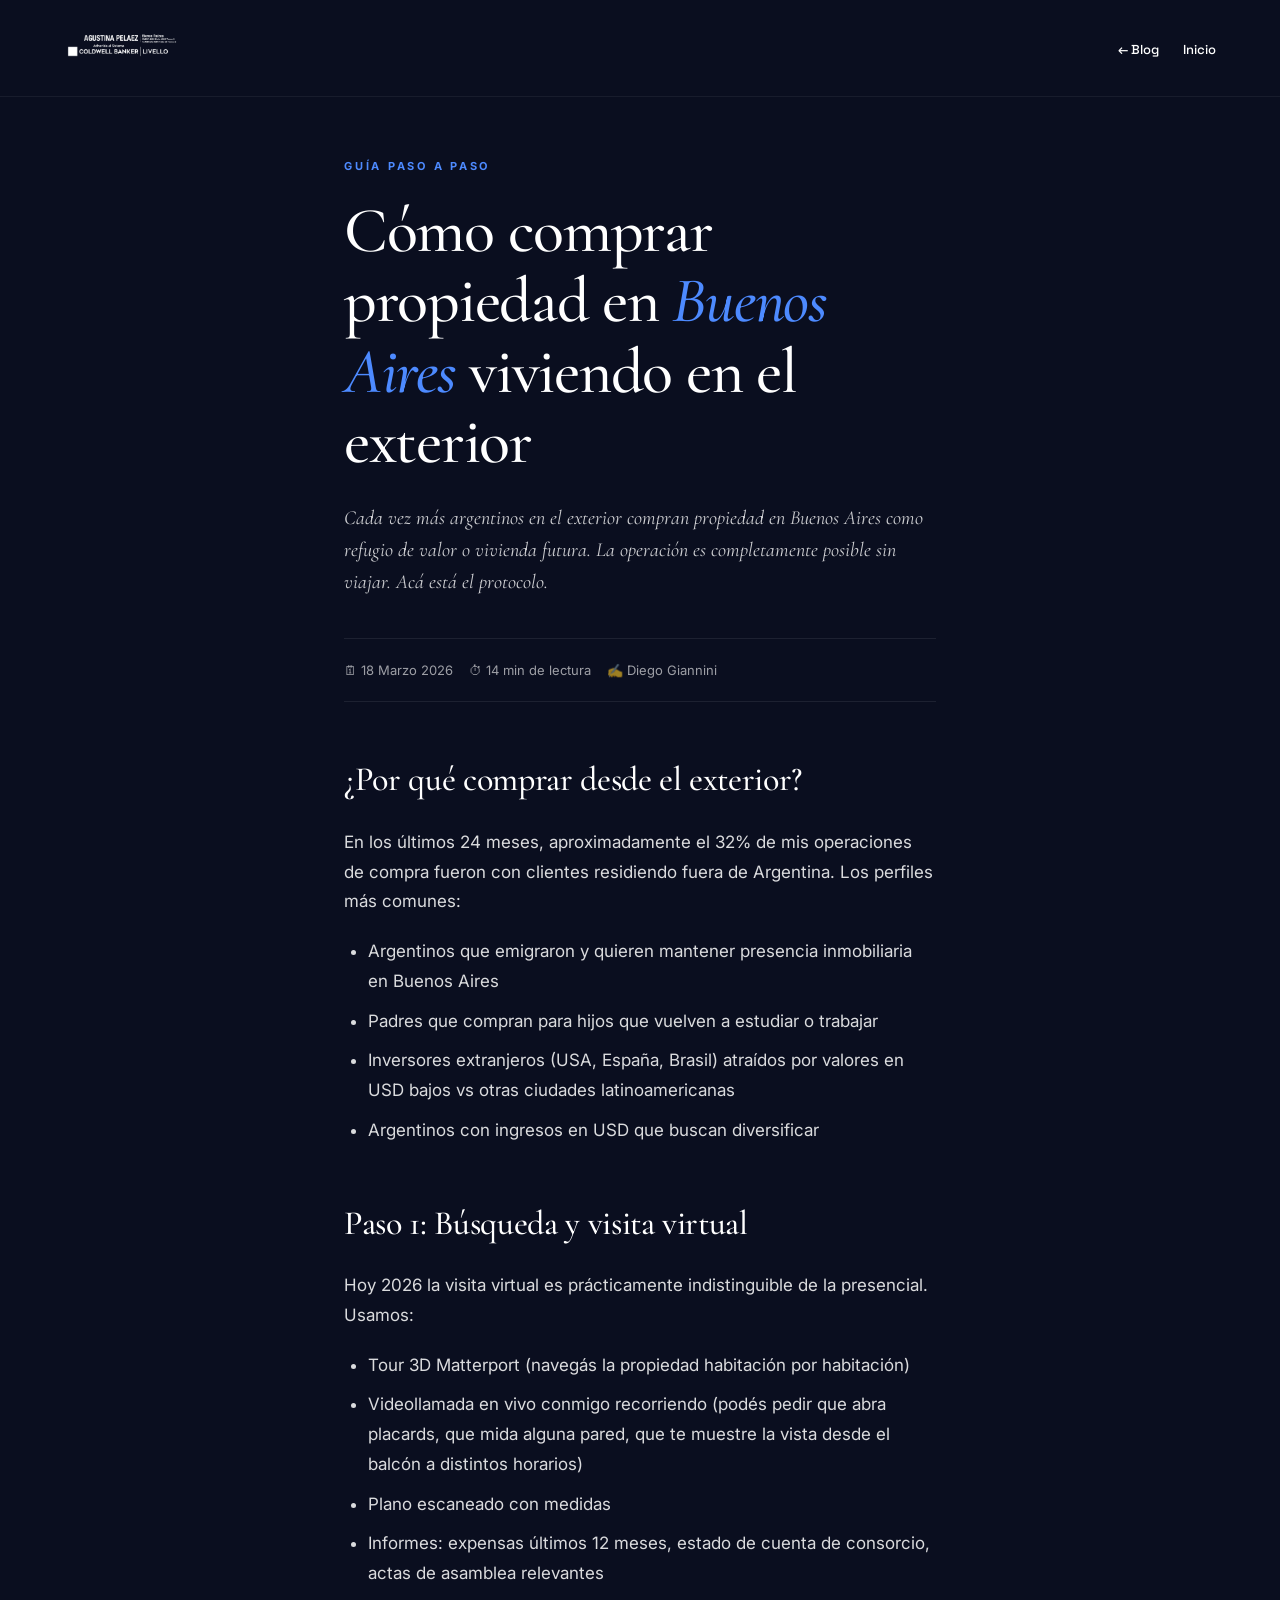
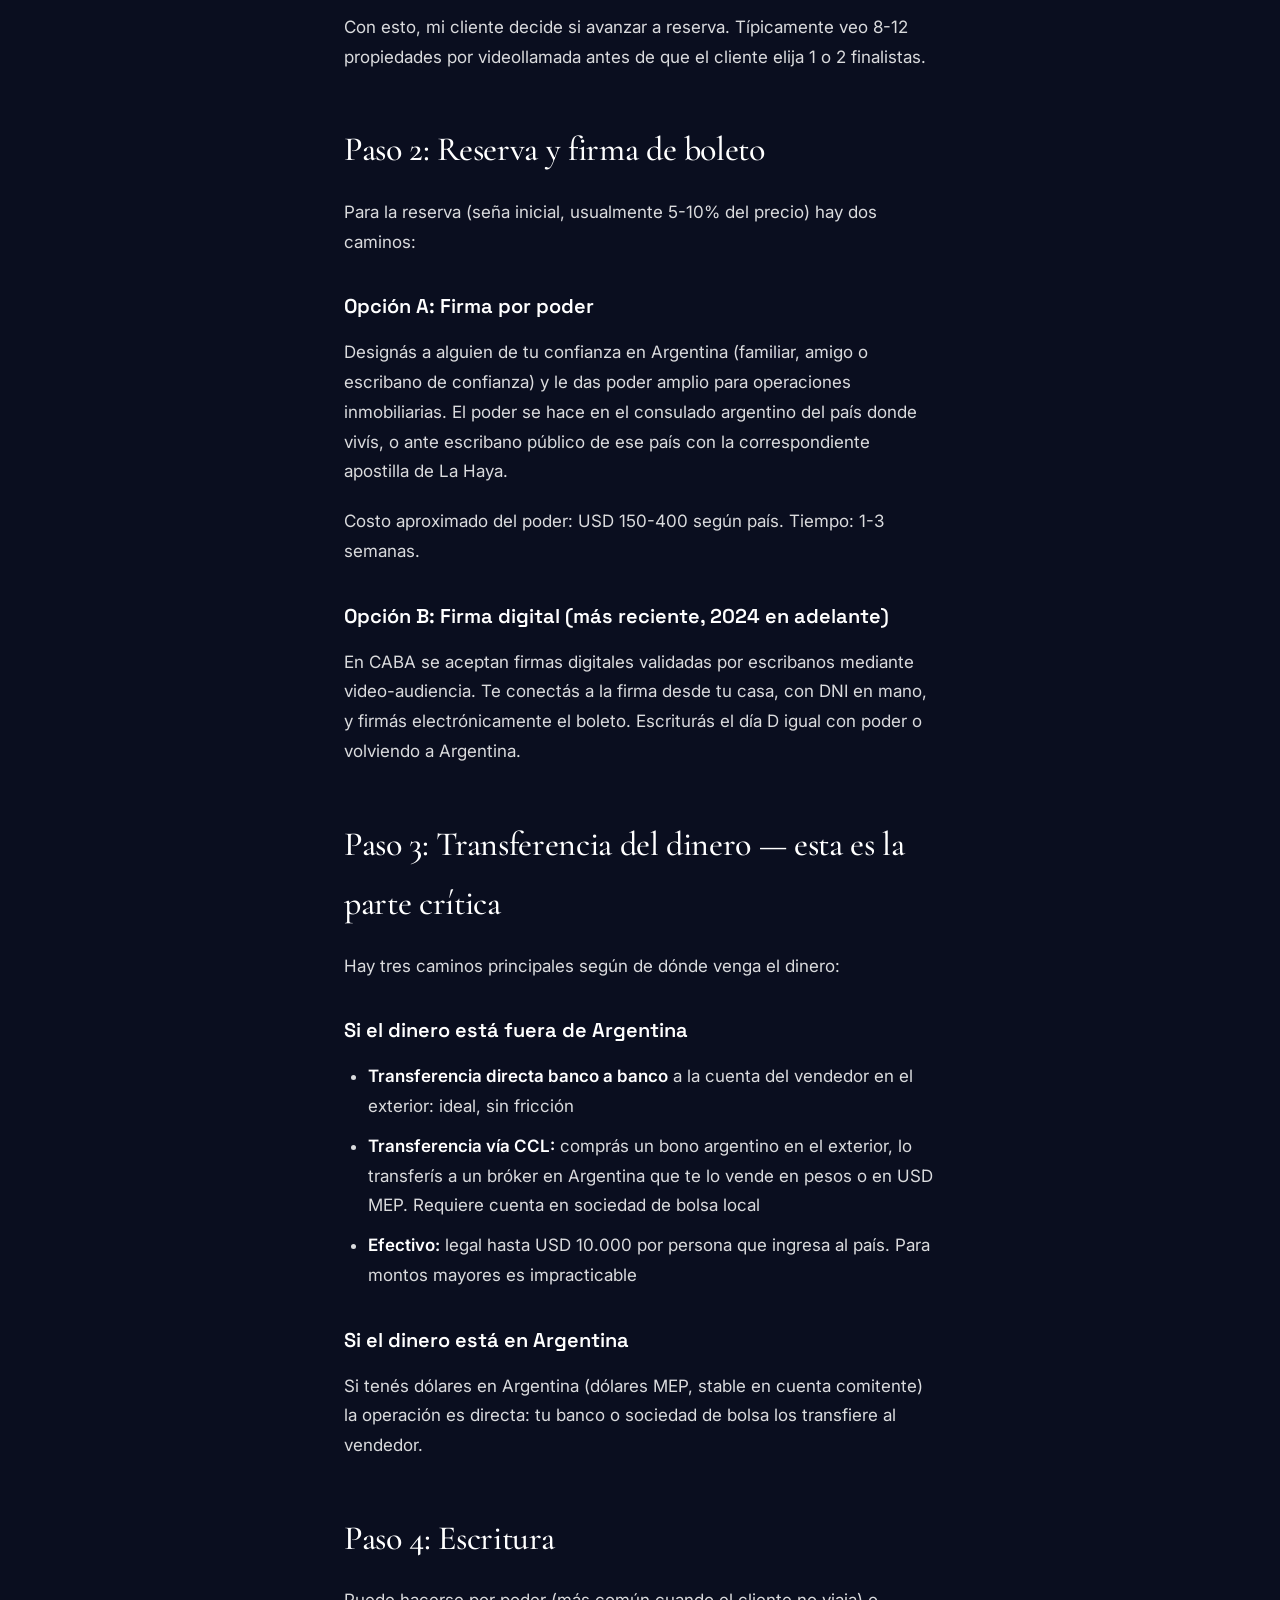
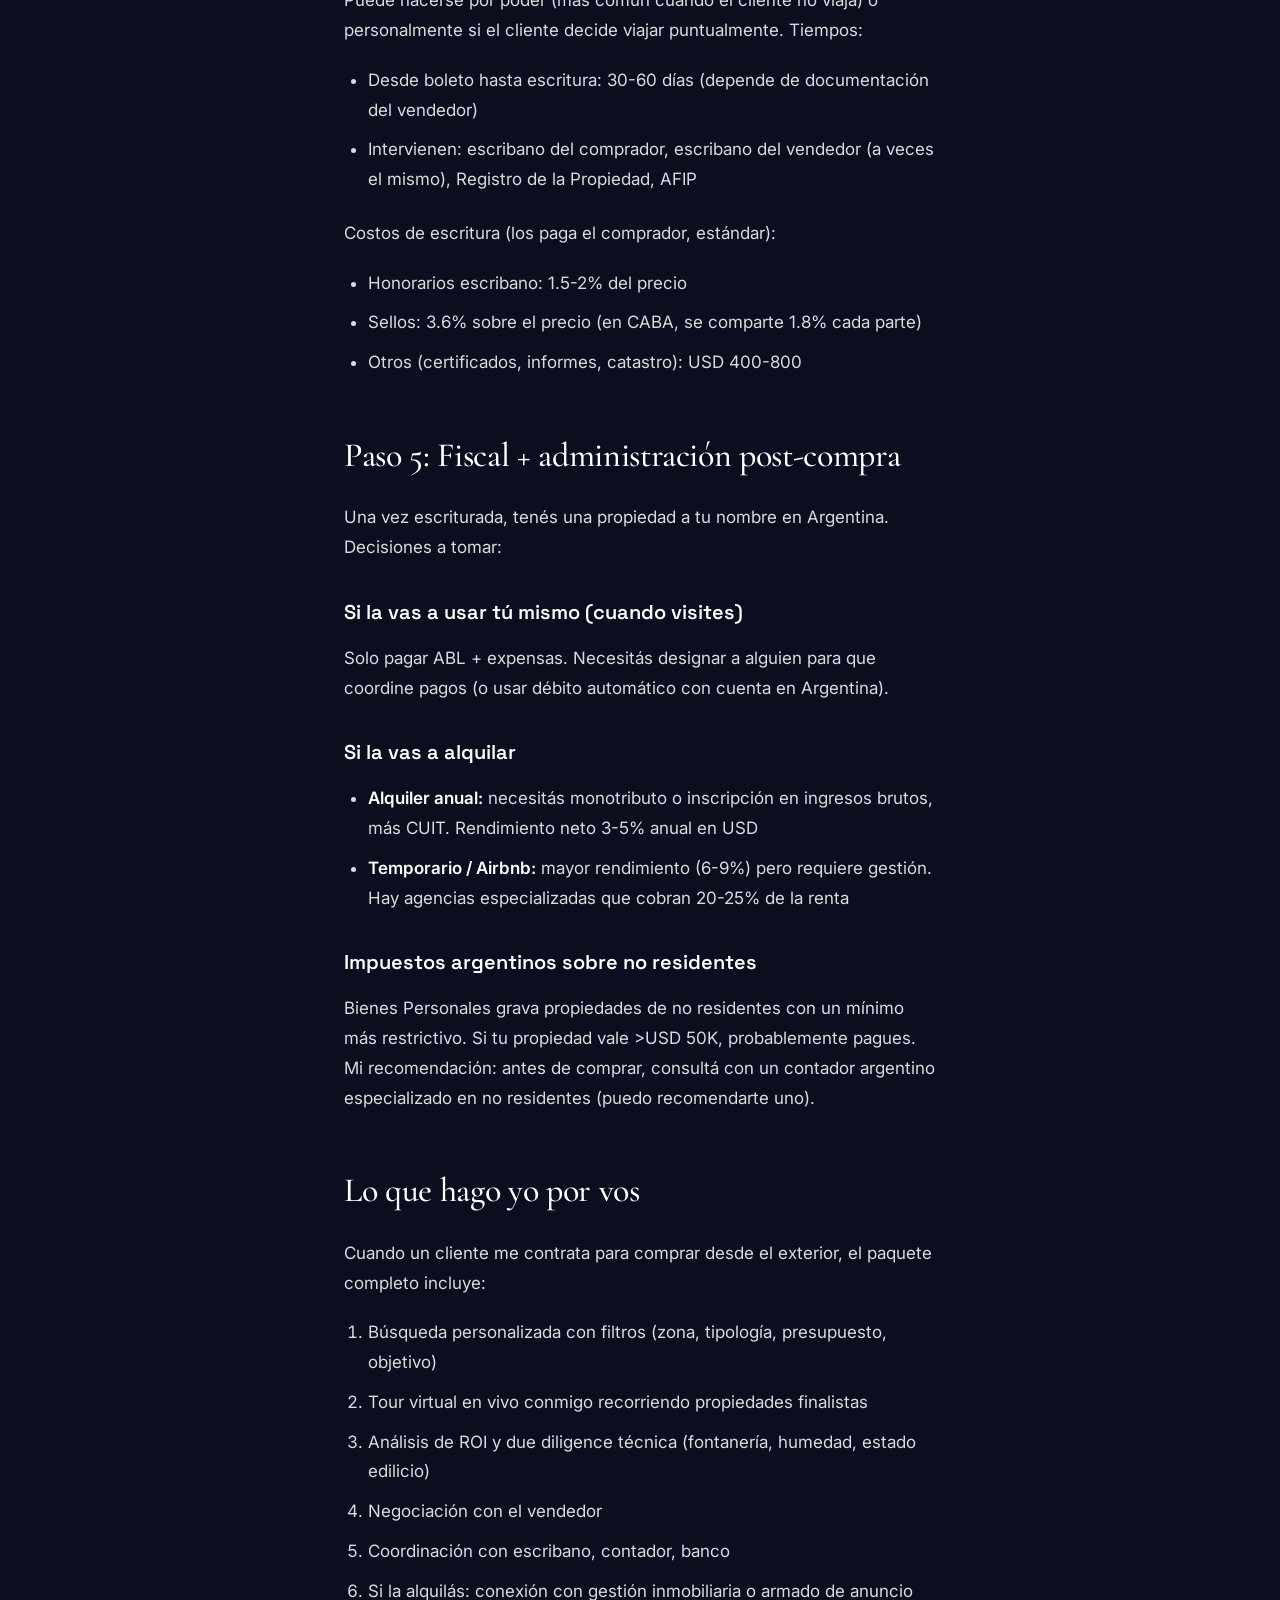
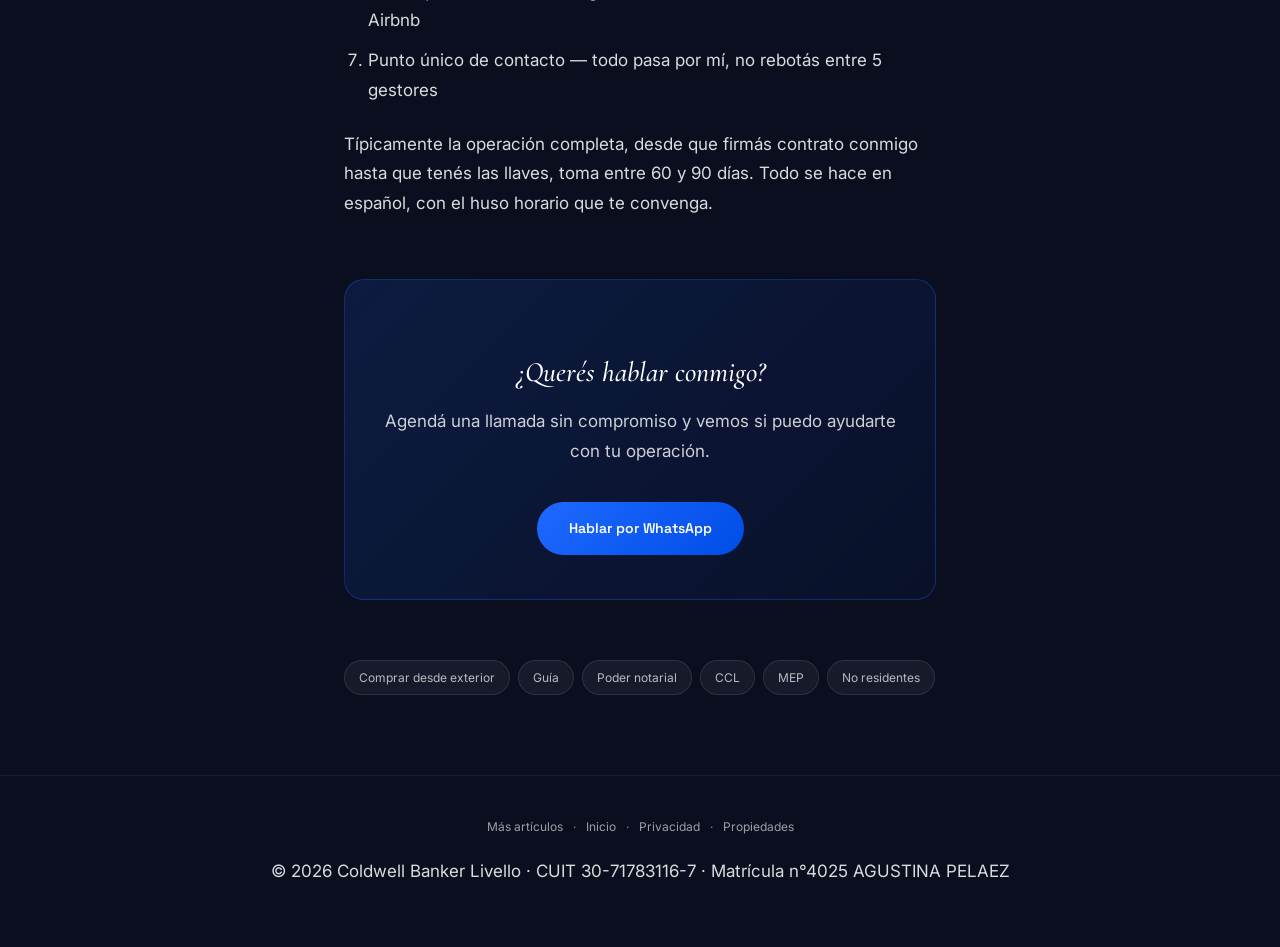
==== blog-comprar-desde-exterior.html @ 1d842636 "Add files via upload" ====
<!DOCTYPE html>
<html lang="es">
<head>
<meta charset="UTF-8"><meta name="viewport" content="width=device-width,initial-scale=1.0">
<meta name="description" content="Guía paso a paso para comprar una propiedad en Argentina sin viajar. Poder notarial, CCL, MEP, fiscalidad, escritura a distancia.">
<link rel="canonical" href="https://gianninirealestate.com.ar/blog-comprar-desde-exterior">
<title>Cómo comprar propiedad en <em>Buenos Aires</em> viviendo en el exterior · Blog Diego Giannini</title>
<link rel="icon" type="image/svg+xml" href="data:image/svg+xml,%3Csvg xmlns='http://www.w3.org/2000/svg' viewBox='0 0 100 100'%3E%3Crect width='100' height='100' rx='20' fill='%230A0E1F'/%3E%3Ctext x='50' y='68' font-family='Georgia,serif' font-size='54' font-weight='700' text-anchor='middle' fill='%231F69FF'%3ECB%3C/text%3E%3C/svg%3E">
<meta property="og:type" content="article">
<meta property="og:title" content="Cómo comprar propiedad en <em>Buenos Aires</em> viviendo en el exterior">
<meta property="og:description" content="Guía paso a paso para comprar una propiedad en Argentina sin viajar. Poder notarial, CCL, MEP, fiscalidad, escritura a distancia.">
<meta property="article:author" content="Diego Giannini">
<link href="https://fonts.googleapis.com/css2?family=Cormorant+Garamond:ital,wght@0,500;0,600;1,500&family=Space+Grotesk:wght@500;600;700&family=Inter:wght@300;400;500;600&display=swap" rel="stylesheet">
<script type="application/ld+json">{"@context":"https://schema.org","@type":"Article","headline":"Cómo comprar propiedad en Buenos Aires desde el exterior","author":{"@type":"Person","name":"Diego Giannini"},"datePublished":"2026-03-18"}</script>
<style>*{margin:0;padding:0;box-sizing:border-box;}
body{background:#0A0E1F;color:#fff;font-family:'Inter',sans-serif;line-height:1.75;}
nav{padding:24px 5%;display:flex;justify-content:space-between;align-items:center;border-bottom:1px solid rgba(255,255,255,0.06);}
nav a.logo img{height:40px;}
nav a{color:#fff;text-decoration:none;font-size:13px;font-family:'Space Grotesk',sans-serif;font-weight:500;}
article{max-width:720px;margin:60px auto 80px;padding:0 5%;}
.cat{font-size:11px;font-weight:700;letter-spacing:0.25em;text-transform:uppercase;color:#4D8AFF;margin-bottom:20px;}
h1{font-family:'Cormorant Garamond',serif;font-size:clamp(40px,6vw,64px);font-weight:500;line-height:1.1;letter-spacing:-0.02em;margin-bottom:24px;}
h1 em{font-style:italic;color:#4D8AFF;}
.lead{font-size:20px;color:rgba(255,255,255,0.8);line-height:1.6;margin-bottom:40px;font-family:'Cormorant Garamond',serif;font-style:italic;}
.meta{display:flex;gap:16px;padding:20px 0;border-top:1px solid rgba(255,255,255,0.08);border-bottom:1px solid rgba(255,255,255,0.08);margin-bottom:48px;font-size:13px;color:rgba(255,255,255,0.6);}
h2{font-family:'Cormorant Garamond',serif;font-size:34px;font-weight:500;margin:48px 0 18px;letter-spacing:-0.01em;color:#fff;}
h3{font-family:'Space Grotesk',sans-serif;font-size:20px;font-weight:600;margin:32px 0 14px;color:#fff;}
p{font-size:17px;color:rgba(255,255,255,0.85);margin-bottom:20px;}
article ul,article ol{margin:0 0 24px 24px;color:rgba(255,255,255,0.85);}
article li{margin-bottom:10px;font-size:17px;}
blockquote{border-left:3px solid #4D8AFF;padding:16px 24px;margin:28px 0;background:rgba(31,105,255,0.05);font-style:italic;color:rgba(255,255,255,0.9);font-family:'Cormorant Garamond',serif;font-size:20px;}
strong{color:#fff;font-weight:600;}
.cta-box{margin:60px 0;padding:36px;background:linear-gradient(135deg,rgba(31,105,255,0.15),rgba(0,77,230,0.05));border:1px solid rgba(31,105,255,0.3);border-radius:20px;text-align:center;}
.cta-box h3{font-family:'Cormorant Garamond',serif;font-size:28px;font-weight:500;font-style:italic;margin-bottom:10px;}
.cta-box a{display:inline-block;margin-top:16px;padding:14px 32px;background:linear-gradient(135deg,#1F69FF,#004DE6);color:#fff;text-decoration:none;border-radius:100px;font-family:'Space Grotesk',sans-serif;font-weight:600;font-size:14px;}
.tags{display:flex;gap:8px;flex-wrap:wrap;margin-top:48px;}
.tag{padding:6px 14px;background:rgba(255,255,255,0.05);border:1px solid rgba(255,255,255,0.1);border-radius:100px;font-size:12px;color:rgba(255,255,255,0.7);}
footer{padding:40px 5%;text-align:center;font-size:12px;color:rgba(255,255,255,0.5);border-top:1px solid rgba(255,255,255,0.06);}
footer a{color:rgba(255,255,255,0.6);text-decoration:none;margin:0 10px;}</style>
    <link rel="stylesheet" href="_premium.css">
</head>
<body>
<nav><a href="index.html" class="logo"><img src="logo-cb.png" alt="Coldwell Banker"></a><div><a href="blog.html" style="margin-right:24px;">← Blog</a><a href="index.html">Inicio</a></div></nav>
<article>
<div class="cat">Guía paso a paso</div>
<h1>Cómo comprar propiedad en <em>Buenos Aires</em> viviendo en el exterior</h1>
<p class="lead">Cada vez más argentinos en el exterior compran propiedad en Buenos Aires como refugio de valor o vivienda futura. La operación es completamente posible sin viajar. Acá está el protocolo.</p>
<div class="meta"><span>🗓 18 Marzo 2026</span><span>⏱ 14 min de lectura</span><span>✍ Diego Giannini</span></div>
<h2>¿Por qué comprar desde el exterior?</h2>
<p>En los últimos 24 meses, aproximadamente el 32% de mis operaciones de compra fueron con clientes residiendo fuera de Argentina. Los perfiles más comunes:</p>
<ul>
<li>Argentinos que emigraron y quieren mantener presencia inmobiliaria en Buenos Aires</li>
<li>Padres que compran para hijos que vuelven a estudiar o trabajar</li>
<li>Inversores extranjeros (USA, España, Brasil) atraídos por valores en USD bajos vs otras ciudades latinoamericanas</li>
<li>Argentinos con ingresos en USD que buscan diversificar</li>
</ul>
<h2>Paso 1: Búsqueda y visita virtual</h2>
<p>Hoy 2026 la visita virtual es prácticamente indistinguible de la presencial. Usamos:</p>
<ul>
<li>Tour 3D Matterport (navegás la propiedad habitación por habitación)</li>
<li>Videollamada en vivo conmigo recorriendo (podés pedir que abra placards, que mida alguna pared, que te muestre la vista desde el balcón a distintos horarios)</li>
<li>Plano escaneado con medidas</li>
<li>Informes: expensas últimos 12 meses, estado de cuenta de consorcio, actas de asamblea relevantes</li>
</ul>
<p>Con esto, mi cliente decide si avanzar a reserva. Típicamente veo 8-12 propiedades por videollamada antes de que el cliente elija 1 o 2 finalistas.</p>
<h2>Paso 2: Reserva y firma de boleto</h2>
<p>Para la reserva (seña inicial, usualmente 5-10% del precio) hay dos caminos:</p>
<h3>Opción A: Firma por poder</h3>
<p>Designás a alguien de tu confianza en Argentina (familiar, amigo o escribano de confianza) y le das poder amplio para operaciones inmobiliarias. El poder se hace en el consulado argentino del país donde vivís, o ante escribano público de ese país con la correspondiente apostilla de La Haya.</p>
<p>Costo aproximado del poder: USD 150-400 según país. Tiempo: 1-3 semanas.</p>
<h3>Opción B: Firma digital (más reciente, 2024 en adelante)</h3>
<p>En CABA se aceptan firmas digitales validadas por escribanos mediante video-audiencia. Te conectás a la firma desde tu casa, con DNI en mano, y firmás electrónicamente el boleto. Escriturás el día D igual con poder o volviendo a Argentina.</p>
<h2>Paso 3: Transferencia del dinero — esta es la parte crítica</h2>
<p>Hay tres caminos principales según de dónde venga el dinero:</p>
<h3>Si el dinero está fuera de Argentina</h3>
<ul>
<li><strong>Transferencia directa banco a banco</strong> a la cuenta del vendedor en el exterior: ideal, sin fricción</li>
<li><strong>Transferencia vía CCL:</strong> comprás un bono argentino en el exterior, lo transferís a un bróker en Argentina que te lo vende en pesos o en USD MEP. Requiere cuenta en sociedad de bolsa local</li>
<li><strong>Efectivo:</strong> legal hasta USD 10.000 por persona que ingresa al país. Para montos mayores es impracticable</li>
</ul>
<h3>Si el dinero está en Argentina</h3>
<p>Si tenés dólares en Argentina (dólares MEP, stable en cuenta comitente) la operación es directa: tu banco o sociedad de bolsa los transfiere al vendedor.</p>
<h2>Paso 4: Escritura</h2>
<p>Puede hacerse por poder (más común cuando el cliente no viaja) o personalmente si el cliente decide viajar puntualmente. Tiempos:</p>
<ul>
<li>Desde boleto hasta escritura: 30-60 días (depende de documentación del vendedor)</li>
<li>Intervienen: escribano del comprador, escribano del vendedor (a veces el mismo), Registro de la Propiedad, AFIP</li>
</ul>
<p>Costos de escritura (los paga el comprador, estándar):</p>
<ul>
<li>Honorarios escribano: 1.5-2% del precio</li>
<li>Sellos: 3.6% sobre el precio (en CABA, se comparte 1.8% cada parte)</li>
<li>Otros (certificados, informes, catastro): USD 400-800</li>
</ul>
<h2>Paso 5: Fiscal + administración post-compra</h2>
<p>Una vez escriturada, tenés una propiedad a tu nombre en Argentina. Decisiones a tomar:</p>
<h3>Si la vas a usar tú mismo (cuando visites)</h3>
<p>Solo pagar ABL + expensas. Necesitás designar a alguien para que coordine pagos (o usar débito automático con cuenta en Argentina).</p>
<h3>Si la vas a alquilar</h3>
<ul>
<li><strong>Alquiler anual:</strong> necesitás monotributo o inscripción en ingresos brutos, más CUIT. Rendimiento neto 3-5% anual en USD</li>
<li><strong>Temporario / Airbnb:</strong> mayor rendimiento (6-9%) pero requiere gestión. Hay agencias especializadas que cobran 20-25% de la renta</li>
</ul>
<h3>Impuestos argentinos sobre no residentes</h3>
<p>Bienes Personales grava propiedades de no residentes con un mínimo más restrictivo. Si tu propiedad vale >USD 50K, probablemente pagues. Mi recomendación: antes de comprar, consultá con un contador argentino especializado en no residentes (puedo recomendarte uno).</p>
<h2>Lo que hago yo por vos</h2>
<p>Cuando un cliente me contrata para comprar desde el exterior, el paquete completo incluye:</p>
<ol>
<li>Búsqueda personalizada con filtros (zona, tipología, presupuesto, objetivo)</li>
<li>Tour virtual en vivo conmigo recorriendo propiedades finalistas</li>
<li>Análisis de ROI y due diligence técnica (fontanería, humedad, estado edilicio)</li>
<li>Negociación con el vendedor</li>
<li>Coordinación con escribano, contador, banco</li>
<li>Si la alquilás: conexión con gestión inmobiliaria o armado de anuncio Airbnb</li>
<li>Punto único de contacto — todo pasa por mí, no rebotás entre 5 gestores</li>
</ol>
<p>Típicamente la operación completa, desde que firmás contrato conmigo hasta que tenés las llaves, toma entre 60 y 90 días. Todo se hace en español, con el huso horario que te convenga.</p>
<div class="cta-box">
<h3>¿Querés hablar conmigo?</h3>
<p style="color:rgba(255,255,255,0.8);">Agendá una llamada sin compromiso y vemos si puedo ayudarte con tu operación.</p>
<a href="https://wa.me/5491157274477?text=Hola%20Diego%2C%20le%C3%AD%20tu%20art%C3%ADculo%20y%20quer%C3%ADa%20charlar">Hablar por WhatsApp</a>
</div>
<div class="tags"><span class="tag">Comprar desde exterior</span><span class="tag">Guía</span><span class="tag">Poder notarial</span><span class="tag">CCL</span><span class="tag">MEP</span><span class="tag">No residentes</span></div>
</article>
<footer><a href="blog.html">Más artículos</a>·<a href="index.html">Inicio</a>·<a href="privacidad.html">Privacidad</a>·<a href="propiedades.html">Propiedades</a><p style="margin-top:20px;">© 2026 Coldwell Banker Livello · CUIT 30-71783116-7 · Matrícula n°4025 AGUSTINA PELAEZ</p></footer>
    <script src="_premium.js" defer></script>
</body></html>
---- _premium.css ----
/* ══════════════════════════════════════════════════════════════
   PREMIUM ANIMATIONS v2 — Diego Giannini / Coldwell Banker
   Bold, visible-on-first-paint effects matching real site classes.
   ══════════════════════════════════════════════════════════════ */

:root {
  --p-ease-emph:   cubic-bezier(0.22, 1, 0.36, 1);
  --p-ease-spring: cubic-bezier(0.34, 1.56, 0.64, 1);
  --p-blue:        #1F69FF;
  --p-blue-soft:   #6AA0FF;
  --p-blue-dark:   #004DE6;
  --p-glow:        rgba(31,105,255,0.5);
  --p-glow-soft:   rgba(31,105,255,0.18);
}

@media (prefers-reduced-motion: reduce) {
  .scroll-progress, .page-curtain, .premium-cursor,
  [data-magnetic], [data-stagger], [data-counter],
  .premium-orb, .curtain-loader::after,
  .premium-section-title::after {
    animation: none !important;
    transition: none !important;
  }
}

/* ════════════════════════════════════════════
   1. SCROLL PROGRESS BAR (visible siempre arriba)
   ════════════════════════════════════════════ */
.scroll-progress {
  position: fixed; top: 0; left: 0;
  height: 3px; width: 0%;
  background: linear-gradient(90deg, var(--p-blue), var(--p-blue-soft), var(--p-blue));
  background-size: 200% 100%;
  z-index: 99999;
  box-shadow: 0 0 20px var(--p-glow), 0 0 40px var(--p-glow-soft);
  animation: pGradientShift 4s linear infinite;
  transition: width 0.08s linear;
  pointer-events: none;
}
@keyframes pGradientShift {
  0%   { background-position: 0% 50%; }
  100% { background-position: 200% 50%; }
}

/* ════════════════════════════════════════════
   2. PAGE CURTAIN — entrada cinematic
   ════════════════════════════════════════════ */
.page-curtain {
  position: fixed; inset: 0;
  background: radial-gradient(ellipse at center, #0d2050 0%, #0A0E1F 100%);
  z-index: 999999;
  display: flex; flex-direction: column;
  align-items: center; justify-content: center;
  transition: opacity 0.8s var(--p-ease-emph), visibility 0.8s var(--p-ease-emph);
  gap: 24px;
}
.page-curtain.hidden {
  opacity: 0; visibility: hidden; pointer-events: none;
}
.curtain-logo {
  font-family: 'Cormorant Garamond', Georgia, serif;
  font-size: 64px; font-weight: 600;
  font-style: italic;
  letter-spacing: 4px;
  background: linear-gradient(135deg, #FFFFFF 0%, var(--p-blue-soft) 50%, #FFFFFF 100%);
  background-size: 200% 100%;
  -webkit-background-clip: text;
  background-clip: text;
  -webkit-text-fill-color: transparent;
  animation: pCurtainShine 2.5s linear infinite;
}
@keyframes pCurtainShine {
  0%   { background-position: 0% 50%; }
  100% { background-position: 200% 50%; }
}
.curtain-loader {
  width: 120px; height: 1px;
  background: rgba(31,105,255,0.2);
  position: relative; overflow: hidden;
}
.curtain-loader::after {
  content: '';
  position: absolute; left: -100%; top: 0; bottom: 0; width: 100%;
  background: linear-gradient(to right, transparent, var(--p-blue), var(--p-blue-soft), transparent);
  animation: pCurtainPulse 1.4s ease-in-out infinite;
}
@keyframes pCurtainPulse {
  0%   { left: -100%; }
  100% { left: 200%; }
}

/* ════════════════════════════════════════════
   3. STAGGER REVEAL — más pronunciado
   ════════════════════════════════════════════ */
[data-stagger] {
  opacity: 0; transform: translateY(40px);
  transition:
    opacity 0.9s var(--p-ease-emph),
    transform 0.9s var(--p-ease-emph);
  transition-delay: calc(var(--i, 0) * 0.1s);
  will-change: opacity, transform;
}
[data-stagger].visible {
  opacity: 1; transform: translateY(0);
}

/* ════════════════════════════════════════════
   4. MAGNETIC CTAs + SHIMMER + GLOW
   ════════════════════════════════════════════ */
[data-magnetic] {
  position: relative;
  transform: translate3d(var(--mx, 0), var(--my, 0), 0);
  transition:
    transform 0.18s var(--p-ease-emph),
    box-shadow 0.35s var(--p-ease-emph),
    background-color 0.3s,
    color 0.3s,
    border-color 0.3s,
    filter 0.3s;
  overflow: hidden;
  isolation: isolate;
}

[data-magnetic][data-shimmer]::after {
  content: '';
  position: absolute; top: -50%; left: -75%;
  width: 50%; height: 200%;
  background: linear-gradient(to right, transparent, rgba(255,255,255,0.45), transparent);
  transform: skewX(-22deg);
  transition: left 0.7s var(--p-ease-emph);
  pointer-events: none;
  z-index: 1;
}
[data-magnetic][data-shimmer]:hover::after { left: 130%; }

[data-glow]:hover {
  box-shadow:
    0 0 0 1px rgba(31,105,255,0.6),
    0 16px 40px var(--p-glow),
    0 0 80px var(--p-glow-soft) !important;
  filter: brightness(1.05);
}

/* Permanent subtle glow on the most important primary CTAs */
[data-glow-pulse] {
  box-shadow:
    0 0 0 1px rgba(31,105,255,0.4),
    0 8px 24px var(--p-glow-soft);
  animation: pCTAPulse 3s ease-in-out infinite;
}
@keyframes pCTAPulse {
  0%, 100% {
    box-shadow:
      0 0 0 1px rgba(31,105,255,0.4),
      0 8px 24px var(--p-glow-soft);
  }
  50% {
    box-shadow:
      0 0 0 1px rgba(31,105,255,0.6),
      0 12px 36px var(--p-glow);
  }
}

/* ════════════════════════════════════════════
   5. CARD HOVER LIFT — bien visible
   ════════════════════════════════════════════ */
[data-premium-card] {
  transition:
    transform 0.4s var(--p-ease-emph),
    box-shadow 0.4s var(--p-ease-emph),
    border-color 0.4s var(--p-ease-emph),
    background-color 0.4s var(--p-ease-emph) !important;
  will-change: transform;
}
[data-premium-card]:hover {
  transform: translateY(-8px) !important;
  box-shadow:
    0 30px 60px rgba(0, 0, 0, 0.35),
    0 0 0 1px rgba(31,105,255,0.45),
    0 0 60px rgba(31,105,255,0.25) !important;
}

/* ════════════════════════════════════════════
   6. STAT NUMBERS — counter shine
   ════════════════════════════════════════════ */
[data-counter-shine] {
  font-variant-numeric: tabular-nums;
  background: linear-gradient(135deg, #FFFFFF 0%, var(--p-blue-soft) 50%, #FFFFFF 100%) !important;
  background-size: 200% 100% !important;
  -webkit-background-clip: text !important;
  background-clip: text !important;
  -webkit-text-fill-color: transparent !important;
  color: transparent !important;
  animation: pNumShine 6s linear infinite;
}
@keyframes pNumShine {
  0%   { background-position: 0% 50%; }
  100% { background-position: 200% 50%; }
}

/* ════════════════════════════════════════════
   7. SECTION TITLE underline reveal
   ════════════════════════════════════════════ */
.premium-section-underline {
  position: relative;
  display: inline-block;
}
.premium-section-underline::after {
  content: '';
  position: absolute;
  left: 0; bottom: -10px;
  height: 3px; width: 0%;
  background: linear-gradient(90deg, var(--p-blue), var(--p-blue-soft));
  border-radius: 2px;
  box-shadow: 0 0 16px var(--p-glow);
  transition: width 1s var(--p-ease-emph);
}
.premium-section-underline.visible::after { width: 80px; }

/* ════════════════════════════════════════════
   8. WhatsApp float pulse ring
   ════════════════════════════════════════════ */
[data-wa-pulse] {
  animation: pWaPulse 2.4s ease-in-out infinite;
}
@keyframes pWaPulse {
  0%, 100% {
    box-shadow:
      0 4px 20px rgba(37,211,102,0.45),
      0 0 0 0 rgba(37,211,102,0.5);
  }
  50% {
    box-shadow:
      0 4px 20px rgba(37,211,102,0.45),
      0 0 0 18px rgba(37,211,102,0);
  }
}

/* ════════════════════════════════════════════
   9. PROPERTY-CARD image zoom
   ════════════════════════════════════════════ */
.property-card .property-image,
[data-zoom-img] {
  transition: transform 0.7s var(--p-ease-emph);
}
.property-card:hover .property-image,
[data-zoom-host]:hover [data-zoom-img] {
  transform: scale(1.06);
}

/* ════════════════════════════════════════════
   10. SERVICE CARDS — number + glow
   ════════════════════════════════════════════ */
.service-card .service-number {
  transition: transform 0.5s var(--p-ease-spring), color 0.4s, text-shadow 0.4s;
}
.service-card:hover .service-number {
  transform: scale(1.15) translateX(4px);
  color: var(--p-blue-soft) !important;
  text-shadow: 0 0 30px var(--p-glow);
}

/* ════════════════════════════════════════════
   11. NAV — sticky scrolled state shine
   ════════════════════════════════════════════ */
nav, header.nav, .navbar, header[class*="nav"] {
  transition: backdrop-filter 0.4s, background 0.4s, box-shadow 0.4s;
}
.nav-scrolled {
  backdrop-filter: blur(16px) saturate(1.2);
  background: rgba(10, 14, 31, 0.85) !important;
  box-shadow: 0 1px 0 rgba(31,105,255,0.2), 0 8px 32px rgba(0,0,0,0.3);
}

/* ════════════════════════════════════════════
   12. Smooth scroll fallback
   ════════════════════════════════════════════ */
html { scroll-behavior: smooth; }

/* ════════════════════════════════════════════
   13. Marquee SPEED-UP on hover
   ════════════════════════════════════════════ */
.marquee-section { transition: filter 0.4s; }
.marquee-section:hover .marquee-content {
  animation-duration: 8s !important;
}
.marquee-section:hover { filter: brightness(1.1); }

/* ════════════════════════════════════════════
   14. PROPERTY CARDS — rediseño con datos hard
   ════════════════════════════════════════════ */
.property-card {
  background: rgba(255,255,255,0.03);
  border: 1px solid rgba(255,255,255,0.08);
  border-radius: 16px;
  overflow: hidden;
  display: flex; flex-direction: column;
  position: relative;
  isolation: isolate;
}
.property-card .property-image {
  position: relative;
  aspect-ratio: 4/3;
  background-color: #0F1730;
  overflow: hidden;
  transition: transform 0.7s var(--p-ease-emph) !important;
}
.property-card:hover .property-image { transform: scale(1.04); }
.property-card .property-image-overlay {
  position: absolute; inset: 0;
  background: linear-gradient(180deg, transparent 50%, rgba(7,11,25,0.85) 100%);
  z-index: 1;
}
.property-badges-top {
  position: absolute; top: 14px; left: 14px;
  display: flex; flex-direction: column; gap: 6px;
  z-index: 2;
}
.prop-badge {
  display: inline-flex; align-items: center; gap: 5px;
  padding: 5px 10px;
  font-family: 'Space Grotesk', sans-serif;
  font-size: 10px; font-weight: 700;
  letter-spacing: 1.2px; text-transform: uppercase;
  border-radius: 100px;
  border: 1px solid;
  backdrop-filter: blur(10px);
  white-space: nowrap;
}
.prop-badge-off {
  color: #6AA0FF;
  background: rgba(31,105,255,0.18);
  border-color: rgba(31,105,255,0.5);
  box-shadow: 0 0 16px rgba(31,105,255,0.25);
}
.prop-badge-sold {
  color: #32E5A7;
  background: rgba(50,229,167,0.12);
  border-color: rgba(50,229,167,0.4);
}
.property-tipo {
  position: absolute; top: 14px; right: 14px; z-index: 2;
  padding: 5px 12px;
  background: rgba(10,14,31,0.7);
  backdrop-filter: blur(10px);
  border: 1px solid rgba(255,255,255,0.15);
  border-radius: 100px;
  font-family: 'Space Grotesk', sans-serif;
  font-size: 10px; font-weight: 600;
  letter-spacing: 1.2px; text-transform: uppercase;
  color: #fff;
}
.property-card .property-info {
  padding: 22px 24px 24px;
  display: flex; flex-direction: column; gap: 10px;
  flex: 1;
}
.property-card .property-address {
  font-family: 'Cormorant Garamond', Georgia, serif;
  font-size: 22px; font-weight: 600;
  color: #fff;
  margin: 0;
  line-height: 1.25;
}
.property-card .property-location {
  font-family: 'Inter', sans-serif;
  font-size: 13px;
  color: rgba(255,255,255,0.55);
  letter-spacing: 0.2px;
}
.property-specs {
  font-family: 'Inter', sans-serif;
  font-size: 12px; font-weight: 500;
  color: rgba(255,255,255,0.7);
  letter-spacing: 0.3px;
  padding: 10px 0 8px;
  border-top: 1px solid rgba(255,255,255,0.06);
  border-bottom: 1px solid rgba(255,255,255,0.06);
}
.property-price-row {
  display: flex; align-items: center; justify-content: space-between;
  gap: 12px;
  margin-top: 6px;
}
.property-price {
  font-family: 'Cormorant Garamond', Georgia, serif;
  font-size: 24px; font-weight: 600;
  background: linear-gradient(135deg, #fff, #6AA0FF);
  -webkit-background-clip: text;
  background-clip: text;
  -webkit-text-fill-color: transparent;
}
.property-cta {
  display: inline-flex; align-items: center; gap: 6px;
  padding: 8px 14px;
  background: rgba(31,105,255,0.15);
  color: #6AA0FF;
  border: 1px solid rgba(31,105,255,0.4);
  border-radius: 100px;
  font-family: 'Space Grotesk', sans-serif;
  font-size: 11px; font-weight: 600;
  letter-spacing: 0.8px; text-transform: uppercase;
  text-decoration: none;
  transition: all 0.25s var(--p-ease-emph);
}
.property-cta:hover {
  background: rgba(31,105,255,0.25);
  color: #fff;
  border-color: var(--p-blue);
  box-shadow: 0 0 0 1px var(--p-blue), 0 0 20px var(--p-glow);
}
.property-desc {
  font-family: 'Inter', sans-serif;
  font-size: 12.5px;
  color: rgba(255,255,255,0.5);
  line-height: 1.55;
  padding-top: 8px;
  border-top: 1px solid rgba(255,255,255,0.06);
}

/* When estado=vendida → tone down card */
.property-card[data-estado="vendida"] .property-image { filter: grayscale(0.4) brightness(0.85); }

/* ════════════════════════════════════════════
   15. CATALOG PAGE — filtros + grid
   ════════════════════════════════════════════ */
#properties-catalog {
  max-width: 1280px;
  margin: 0 auto;
  padding: 60px 5%;
}
.catalog-filters {
  display: flex; flex-wrap: wrap; gap: 16px; align-items: end;
  padding: 24px;
  background: rgba(255,255,255,0.03);
  border: 1px solid rgba(255,255,255,0.08);
  border-radius: 16px;
  margin-bottom: 36px;
}
.filter-group {
  display: flex; flex-direction: column; gap: 6px;
  min-width: 160px;
  flex: 1;
}
.filter-group label {
  font-family: 'Space Grotesk', sans-serif;
  font-size: 10px; font-weight: 700; letter-spacing: 1.5px; text-transform: uppercase;
  color: rgba(255,255,255,0.5);
}
.filter-group select {
  padding: 10px 12px;
  background: rgba(10,14,31,0.6);
  border: 1.5px solid rgba(255,255,255,0.12);
  color: #fff;
  font-family: 'Inter', sans-serif;
  font-size: 13px;
  border-radius: 10px;
  cursor: pointer;
  outline: none;
  transition: border-color 0.25s;
}
.filter-group select:focus { border-color: var(--p-blue); }
.filter-group.filter-toggle label {
  display: inline-flex; align-items: center; gap: 8px;
  cursor: pointer;
  color: rgba(255,255,255,0.85);
  text-transform: none; letter-spacing: normal;
  font-size: 13px; font-weight: 500;
}
.filter-group.filter-toggle input { accent-color: var(--p-blue); width: 16px; height: 16px; }
.filter-result-count {
  margin-left: auto;
  font-family: 'Space Grotesk', sans-serif;
  font-size: 12px; letter-spacing: 1.2px; text-transform: uppercase;
  color: rgba(255,255,255,0.55);
}
.filter-result-count #catalog-count { color: var(--p-blue-soft); font-weight: 700; }
.catalog-grid {
  display: grid;
  grid-template-columns: repeat(auto-fill, minmax(320px, 1fr));
  gap: 24px;
}
.catalog-empty {
  grid-column: 1 / -1;
  text-align: center;
  padding: 60px 20px;
  color: rgba(255,255,255,0.55);
  font-family: 'Inter', sans-serif;
}
.catalog-empty button {
  margin-left: 8px;
  padding: 8px 16px;
  background: var(--p-blue);
  color: #fff;
  border: none; border-radius: 100px;
  font-family: 'Space Grotesk', sans-serif;
  font-size: 11px; font-weight: 700; letter-spacing: 1.2px; text-transform: uppercase;
  cursor: pointer;
}

/* ════════════════════════════════════════════
   16. STICKY MOBILE CTA BAR
   ════════════════════════════════════════════ */
.sticky-mobile-cta {
  position: fixed;
  bottom: 0; left: 0; right: 0;
  display: none;
  background: rgba(10,14,31,0.97);
  backdrop-filter: blur(20px) saturate(1.2);
  border-top: 1px solid rgba(31,105,255,0.3);
  padding: 12px 14px calc(12px + env(safe-area-inset-bottom, 0px));
  z-index: 9998;
  transform: translateY(120%);
  transition: transform 0.45s var(--p-ease-emph);
  box-shadow: 0 -10px 40px rgba(0,0,0,0.4);
}
.sticky-mobile-cta.visible { transform: translateY(0); }
.sticky-mobile-cta-row {
  display: grid; grid-template-columns: 1fr 1fr; gap: 8px;
}
.sticky-mobile-cta a {
  display: inline-flex; align-items: center; justify-content: center; gap: 8px;
  padding: 13px 12px;
  font-family: 'Space Grotesk', sans-serif;
  font-size: 12px; font-weight: 700; letter-spacing: 0.8px;
  text-transform: uppercase;
  text-decoration: none;
  border-radius: 100px;
  border: 1.5px solid;
  transition: all 0.2s;
}
.sticky-mobile-cta a.smc-wa {
  background: #25D366;
  color: #fff;
  border-color: #25D366;
}
.sticky-mobile-cta a.smc-call {
  background: var(--p-blue);
  color: #fff;
  border-color: var(--p-blue);
  box-shadow: 0 4px 16px var(--p-glow);
}
@media (max-width: 768px) {
  .sticky-mobile-cta { display: block; }
  body { padding-bottom: 76px; }
}

/* ════════════════════════════════════════════
   17. EXIT INTENT POPUP
   ════════════════════════════════════════════ */
.exit-intent-overlay {
  position: fixed; inset: 0;
  background: rgba(7,11,25,0.85);
  backdrop-filter: blur(8px);
  z-index: 99998;
  display: none;
  align-items: center; justify-content: center;
  padding: 20px;
  opacity: 0;
  transition: opacity 0.3s;
}
.exit-intent-overlay.visible {
  display: flex;
  opacity: 1;
}
.exit-intent-box {
  max-width: 520px; width: 100%;
  background: linear-gradient(160deg, #122455 0%, #0A0E1F 100%);
  border: 1px solid rgba(31,105,255,0.4);
  border-radius: 20px;
  padding: 44px 36px;
  position: relative;
  box-shadow: 0 30px 80px rgba(0,0,0,0.6), 0 0 60px rgba(31,105,255,0.2);
  transform: scale(0.92);
  opacity: 0;
  transition: transform 0.4s var(--p-ease-spring), opacity 0.3s;
}
.exit-intent-overlay.visible .exit-intent-box {
  transform: scale(1);
  opacity: 1;
}
.exit-intent-close {
  position: absolute; top: 16px; right: 16px;
  width: 32px; height: 32px;
  background: rgba(255,255,255,0.06);
  border: 1px solid rgba(255,255,255,0.12);
  border-radius: 50%;
  color: #fff;
  cursor: pointer;
  font-size: 16px;
  display: flex; align-items: center; justify-content: center;
  transition: all 0.2s;
}
.exit-intent-close:hover { background: rgba(255,255,255,0.12); transform: rotate(90deg); }
.exit-intent-eyebrow {
  font-family: 'Space Grotesk', sans-serif;
  font-size: 11px; letter-spacing: 2px; text-transform: uppercase;
  color: var(--p-blue-soft);
  margin-bottom: 12px;
}
.exit-intent-title {
  font-family: 'Cormorant Garamond', Georgia, serif;
  font-size: 32px; font-weight: 600; line-height: 1.15;
  color: #fff;
  margin-bottom: 12px;
}
.exit-intent-title em { color: var(--p-blue-soft); font-style: italic; }
.exit-intent-sub {
  font-family: 'Inter', sans-serif;
  font-size: 14px; color: rgba(255,255,255,0.65);
  line-height: 1.55;
  margin-bottom: 24px;
}
.exit-intent-cta {
  display: inline-flex; align-items: center; justify-content: center; gap: 8px;
  width: 100%;
  padding: 16px 24px;
  background: linear-gradient(135deg, var(--p-blue), var(--p-blue-dark));
  color: #fff;
  font-family: 'Space Grotesk', sans-serif;
  font-size: 13px; font-weight: 700; letter-spacing: 1.5px; text-transform: uppercase;
  text-decoration: none;
  border-radius: 100px;
  box-shadow: 0 12px 32px var(--p-glow);
  transition: transform 0.2s, box-shadow 0.3s;
}
.exit-intent-cta:hover {
  transform: translateY(-2px);
  box-shadow: 0 16px 40px var(--p-glow);
}

/* ════════════════════════════════════════════
   18. LEAD MAGNET SECTION
   ════════════════════════════════════════════ */
.lead-magnet-section {
  padding: 100px 5%;
  background: linear-gradient(180deg, #0A0E1F, #0F1730);
  position: relative;
  overflow: hidden;
}
.lead-magnet-bg {
  position: absolute; inset: 0;
  background:
    radial-gradient(ellipse at 20% 30%, rgba(31,105,255,0.12), transparent 60%),
    radial-gradient(ellipse at 80% 70%, rgba(0,77,230,0.08), transparent 60%);
  pointer-events: none;
}
.lead-magnet-inner {
  max-width: 1100px;
  margin: 0 auto;
  display: grid;
  grid-template-columns: 1.2fr 1fr;
  gap: 60px;
  align-items: center;
  position: relative;
}
.lead-magnet-pdf {
  position: relative;
  perspective: 1000px;
}
.lead-magnet-mockup {
  width: 100%;
  max-width: 360px;
  aspect-ratio: 3/4;
  background: linear-gradient(160deg, #fff 0%, #E8EDF7 100%);
  border-radius: 6px;
  box-shadow:
    0 30px 80px rgba(0,0,0,0.5),
    0 0 0 1px rgba(255,255,255,0.05);
  transform: rotateY(-8deg) rotateX(2deg);
  display: flex; flex-direction: column;
  padding: 36px 32px;
  position: relative;
  overflow: hidden;
}
.lead-magnet-mockup::before {
  content: '';
  position: absolute; left: 0; top: 0; bottom: 0; width: 8px;
  background: linear-gradient(180deg, #1F69FF, #004DE6);
}
.lead-magnet-mockup-eyebrow {
  font-family: 'Space Grotesk', sans-serif;
  font-size: 10px; letter-spacing: 2px; text-transform: uppercase;
  color: #1F69FF;
  margin-bottom: 16px;
}
.lead-magnet-mockup-title {
  font-family: 'Cormorant Garamond', Georgia, serif;
  font-size: 26px; font-weight: 600;
  color: #0A0E1F;
  line-height: 1.2;
  margin-bottom: 8px;
}
.lead-magnet-mockup-title em { color: #1F69FF; font-style: italic; }
.lead-magnet-mockup-sub {
  font-family: 'Inter', sans-serif;
  font-size: 13px; color: #7A8BAD;
  margin-bottom: 32px;
}
.lead-magnet-mockup-bullets {
  list-style: none;
  padding: 0; margin: 0;
  display: flex; flex-direction: column; gap: 10px;
  flex: 1;
}
.lead-magnet-mockup-bullets li {
  font-family: 'Inter', sans-serif;
  font-size: 12.5px;
  color: #3A4A6B;
  padding-left: 22px;
  position: relative;
}
.lead-magnet-mockup-bullets li::before {
  content: '✓';
  position: absolute; left: 0;
  color: #1F69FF;
  font-weight: 700;
}
.lead-magnet-mockup-foot {
  font-family: 'Space Grotesk', sans-serif;
  font-size: 9px; letter-spacing: 1.5px; text-transform: uppercase;
  color: #B8C4DC;
  margin-top: 20px;
}
.lead-magnet-content .eyebrow {
  font-family: 'Space Grotesk', sans-serif;
  font-size: 11px; letter-spacing: 2px; text-transform: uppercase;
  color: var(--p-blue-soft);
  margin-bottom: 16px;
  display: inline-block;
}
.lead-magnet-content h2 {
  font-family: 'Cormorant Garamond', Georgia, serif;
  font-size: clamp(32px, 4vw, 44px); font-weight: 600;
  line-height: 1.1; color: #fff;
  margin-bottom: 16px;
}
.lead-magnet-content h2 em { color: var(--p-blue-soft); font-style: italic; }
.lead-magnet-content p {
  font-family: 'Inter', sans-serif;
  font-size: 15px; color: rgba(255,255,255,0.7);
  line-height: 1.6;
  margin-bottom: 28px;
}
.lead-magnet-form {
  display: flex; gap: 8px;
  flex-wrap: wrap;
}
.lead-magnet-form input[type="email"] {
  flex: 1; min-width: 200px;
  padding: 14px 18px;
  background: rgba(255,255,255,0.06);
  border: 1.5px solid rgba(255,255,255,0.15);
  color: #fff;
  font-family: 'Inter', sans-serif;
  font-size: 14px;
  border-radius: 100px;
  outline: none;
  transition: all 0.25s;
}
.lead-magnet-form input[type="email"]:focus {
  border-color: var(--p-blue);
  background: rgba(255,255,255,0.1);
  box-shadow: 0 0 0 4px rgba(31,105,255,0.15);
}
.lead-magnet-form input[type="email"]::placeholder { color: rgba(255,255,255,0.45); }
.lead-magnet-form button {
  padding: 14px 28px;
  background: linear-gradient(135deg, var(--p-blue), var(--p-blue-dark));
  color: #fff;
  border: none;
  font-family: 'Space Grotesk', sans-serif;
  font-size: 12px; font-weight: 700; letter-spacing: 1.5px; text-transform: uppercase;
  border-radius: 100px;
  cursor: pointer;
  transition: all 0.25s;
  box-shadow: 0 8px 24px var(--p-glow-soft);
}
.lead-magnet-form button:hover {
  transform: translateY(-2px);
  box-shadow: 0 12px 32px var(--p-glow);
}
.lead-magnet-privacy {
  font-family: 'Inter', sans-serif;
  font-size: 11px;
  color: rgba(255,255,255,0.4);
  margin-top: 14px;
}
@media (max-width: 768px) {
  .lead-magnet-inner { grid-template-columns: 1fr; gap: 36px; }
  .lead-magnet-pdf { display: flex; justify-content: center; }
  .lead-magnet-mockup { transform: none; max-width: 280px; }
}

/* ════════════════════════════════════════════
   19. COMPARISON TABLE — CB vs Otras
   ════════════════════════════════════════════ */
.comparison-section {
  padding: 100px 5%;
  background: #0A0E1F;
}
.comparison-inner { max-width: 980px; margin: 0 auto; }
.comparison-header { text-align: center; margin-bottom: 56px; }
.comparison-header .eyebrow {
  font-family: 'Space Grotesk', sans-serif;
  font-size: 11px; letter-spacing: 2px; text-transform: uppercase;
  color: var(--p-blue-soft);
  margin-bottom: 16px; display: inline-block;
}
.comparison-header h2 {
  font-family: 'Cormorant Garamond', Georgia, serif;
  font-size: clamp(32px, 4.5vw, 50px); font-weight: 600;
  line-height: 1.1; color: #fff;
  margin-bottom: 14px;
}
.comparison-header h2 em { color: var(--p-blue-soft); font-style: italic; }
.comparison-header p {
  font-family: 'Inter', sans-serif;
  font-size: 16px; color: rgba(255,255,255,0.6);
  max-width: 600px; margin: 0 auto;
  line-height: 1.6;
}
.comparison-table {
  width: 100%;
  border-collapse: separate;
  border-spacing: 0;
  background: rgba(255,255,255,0.025);
  border: 1px solid rgba(255,255,255,0.08);
  border-radius: 16px;
  overflow: hidden;
}
.comparison-table th, .comparison-table td {
  padding: 18px 24px;
  text-align: left;
  border-bottom: 1px solid rgba(255,255,255,0.06);
}
.comparison-table thead th {
  background: rgba(31,105,255,0.06);
  font-family: 'Space Grotesk', sans-serif;
  font-size: 12px; font-weight: 700; letter-spacing: 1.5px; text-transform: uppercase;
  color: #fff;
  padding-top: 36px;
  vertical-align: bottom;
}
.comparison-table thead th.col-cb {
  background: linear-gradient(135deg, rgba(31,105,255,0.25), rgba(0,77,230,0.15));
  color: var(--p-blue-soft);
  position: relative;
}
.comparison-table thead th.col-cb::after {
  content: '★ Recomendado';
  position: absolute; top: 8px; right: 16px;
  padding: 4px 12px;
  background: var(--p-blue);
  color: #fff;
  font-size: 9px; letter-spacing: 1.2px; font-weight: 700;
  border-radius: 100px;
  box-shadow: 0 4px 14px var(--p-glow);
  white-space: nowrap;
}
.comparison-table tbody tr:last-child td { border-bottom: none; }
.comparison-table tbody td {
  font-family: 'Inter', sans-serif;
  font-size: 14px;
  color: rgba(255,255,255,0.85);
}
.comparison-table tbody td.col-criterion {
  font-weight: 500;
  color: #fff;
  width: 40%;
}
.comparison-table tbody td.col-cb {
  background: rgba(31,105,255,0.04);
  color: var(--p-blue-soft);
  font-weight: 600;
}
.comparison-check, .comparison-cross {
  display: inline-flex; align-items: center; gap: 8px;
}
.comparison-check::before { content: '✓'; color: #32E5A7; font-weight: 700; font-size: 16px; }
.comparison-cross::before { content: '✗'; color: #FF6B7A; font-weight: 700; font-size: 16px; }
@media (max-width: 768px) {
  .comparison-table th, .comparison-table td { padding: 14px 12px; font-size: 12.5px; }
  .comparison-table thead th { font-size: 10px; }
}

/* ════════════════════════════════════════════
   20. CALENDLY/GHL EMBED HELPER
   ════════════════════════════════════════════ */
.booking-cta-section {
  padding: 80px 5%;
  background: linear-gradient(180deg, #0F1730, #0A0E1F);
  text-align: center;
  position: relative;
}
.booking-cta-inner { max-width: 720px; margin: 0 auto; position: relative; }
.booking-cta-inner h2 {
  font-family: 'Cormorant Garamond', Georgia, serif;
  font-size: clamp(28px, 4vw, 42px); font-weight: 600;
  line-height: 1.15; color: #fff;
  margin-bottom: 14px;
}
.booking-cta-inner h2 em { color: var(--p-blue-soft); font-style: italic; }
.booking-cta-inner p {
  font-family: 'Inter', sans-serif;
  font-size: 15px; color: rgba(255,255,255,0.65);
  max-width: 540px; margin: 0 auto 32px;
  line-height: 1.6;
}
.booking-cta-buttons {
  display: flex; gap: 14px; justify-content: center; flex-wrap: wrap;
}
.booking-cta-buttons .btn-primary,
.booking-cta-buttons .btn-secondary {
  display: inline-flex; align-items: center; gap: 8px;
  padding: 16px 32px;
  font-family: 'Space Grotesk', sans-serif;
  font-size: 12px; font-weight: 700; letter-spacing: 1.5px; text-transform: uppercase;
  text-decoration: none;
  border-radius: 100px;
  transition: all 0.25s var(--p-ease-emph);
}
.booking-cta-buttons .btn-primary {
  background: linear-gradient(135deg, var(--p-blue), var(--p-blue-dark));
  color: #fff;
  box-shadow: 0 12px 32px var(--p-glow-soft);
}
.booking-cta-buttons .btn-primary:hover {
  transform: translateY(-2px);
  box-shadow: 0 16px 40px var(--p-glow);
}
.booking-cta-buttons .btn-secondary {
  background: transparent;
  color: #fff;
  border: 1.5px solid rgba(255,255,255,0.25);
}
.booking-cta-buttons .btn-secondary:hover {
  border-color: var(--p-blue);
  background: rgba(31,105,255,0.08);
}

/* Booking modal */
.booking-modal {
  position: fixed; inset: 0;
  background: rgba(7,11,25,0.92);
  z-index: 99997;
  display: none;
  align-items: center; justify-content: center;
  padding: 20px;
  opacity: 0;
  transition: opacity 0.3s;
}
.booking-modal.visible { display: flex; opacity: 1; }
.booking-modal-box {
  background: #0A0E1F;
  border: 1px solid rgba(31,105,255,0.4);
  border-radius: 20px;
  width: 100%; max-width: 920px; height: min(720px, 90vh);
  position: relative;
  overflow: hidden;
  box-shadow: 0 30px 80px rgba(0,0,0,0.7);
}
.booking-modal-close {
  position: absolute; top: 14px; right: 14px;
  width: 36px; height: 36px;
  background: rgba(255,255,255,0.08);
  border: 1px solid rgba(255,255,255,0.18);
  border-radius: 50%;
  color: #fff; cursor: pointer;
  font-size: 18px; line-height: 1;
  z-index: 2;
  display: flex; align-items: center; justify-content: center;
  transition: all 0.2s;
}
.booking-modal-close:hover { background: rgba(255,255,255,0.16); transform: rotate(90deg); }
.booking-modal-box iframe {
  width: 100%; height: 100%;
  border: none;
}
.booking-placeholder {
  width: 100%; height: 100%;
  display: flex; flex-direction: column; align-items: center; justify-content: center;
  padding: 40px;
  text-align: center;
  gap: 16px;
  color: rgba(255,255,255,0.7);
  font-family: 'Inter', sans-serif;
}
.booking-placeholder code {
  background: rgba(31,105,255,0.15);
  border: 1px solid rgba(31,105,255,0.3);
  padding: 8px 14px;
  border-radius: 6px;
  font-family: 'Space Grotesk', monospace;
  font-size: 12px;
  color: var(--p-blue-soft);
}

/* ════════════════════════════════════════════
   21. 3D EXPERIENCE — service & property cards flip
   ════════════════════════════════════════════ */
.hero { position: relative; }
.hero-3d-canvas {
  pointer-events: none;
  z-index: 1;
}
.hero > *:not(.hero-3d-canvas):not(.glow-orb) {
  position: relative;
  z-index: 2;
}

/* Service-card 3D flip */
.service-card {
  perspective: 1500px;
  background: transparent !important;
  border: none !important;
}
.service-card-flip {
  position: relative;
  width: 100%;
  height: 100%;
  min-height: 320px;
  transition: transform 0.9s cubic-bezier(0.22, 1, 0.36, 1);
  transform-style: preserve-3d;
}
.service-card:hover .service-card-flip { transform: rotateY(180deg); }
.service-card-front, .service-card-back {
  position: absolute; inset: 0;
  backface-visibility: hidden;
  -webkit-backface-visibility: hidden;
  border-radius: 24px;
  padding: 32px 28px;
  display: flex; flex-direction: column;
  background: rgba(255,255,255,0.04);
  border: 1px solid rgba(255,255,255,0.1);
  overflow: hidden;
}
.service-card-front {
  background: linear-gradient(155deg, rgba(31,105,255,0.06), rgba(255,255,255,0.02));
}
.service-card-back {
  transform: rotateY(180deg);
  background: linear-gradient(160deg, rgba(31,105,255,0.18), rgba(0,77,230,0.08));
  border-color: rgba(31,105,255,0.4);
  justify-content: space-between;
}
.service-card-front .service-number {
  font-family: 'Cormorant Garamond', Georgia, serif;
  font-size: 56px; font-weight: 500; font-style: italic;
  color: #6AA0FF;
  line-height: 1;
  margin-bottom: 18px;
  background: linear-gradient(135deg, #fff, #6AA0FF);
  -webkit-background-clip: text;
  background-clip: text;
  -webkit-text-fill-color: transparent;
}
.service-card-back .service-back-cta {
  margin-top: 18px;
  display: inline-flex;
  align-items: center;
  justify-content: center;
  gap: 8px;
  padding: 14px 22px;
  background: linear-gradient(135deg, #1F69FF, #004DE6);
  color: #fff;
  border-radius: 100px;
  font-family: 'Space Grotesk', sans-serif;
  font-size: 11px;
  font-weight: 700;
  letter-spacing: 1.5px;
  text-transform: uppercase;
  text-decoration: none;
  box-shadow: 0 8px 24px rgba(31,105,255,0.4);
}
.service-card-flip-hint {
  position: absolute; bottom: 18px; right: 22px;
  font-family: 'Space Grotesk', sans-serif;
  font-size: 9px; letter-spacing: 1.5px; text-transform: uppercase;
  color: rgba(255,255,255,0.4);
  opacity: 1;
  transition: opacity 0.4s;
}
.service-card:hover .service-card-flip-hint { opacity: 0; }

/* Property-card 3D flip (rendered by _properties.js) */
.property-card {
  perspective: 1500px;
  background: transparent !important;
  border: none !important;
  overflow: visible !important;
}
.property-card .property-flip {
  position: relative;
  width: 100%;
  min-height: 460px;
  transition: transform 0.9s cubic-bezier(0.22, 1, 0.36, 1);
  transform-style: preserve-3d;
}
.property-card:hover .property-flip { transform: rotateY(180deg); }
.property-card .property-face {
  position: absolute; inset: 0;
  backface-visibility: hidden;
  -webkit-backface-visibility: hidden;
  border-radius: 16px;
  overflow: hidden;
  background: rgba(255,255,255,0.03);
  border: 1px solid rgba(255,255,255,0.08);
  display: flex; flex-direction: column;
}
.property-card .property-face-back {
  transform: rotateY(180deg);
  background: linear-gradient(165deg, rgba(31,105,255,0.18), rgba(0,77,230,0.08));
  border-color: rgba(31,105,255,0.4);
  padding: 28px 24px;
  justify-content: space-between;
}
.property-card .property-face-back h4 {
  font-family: 'Cormorant Garamond', Georgia, serif;
  font-size: 24px; font-weight: 500;
  color: #fff;
  line-height: 1.2;
  margin-bottom: 10px;
}
.property-card .property-face-back .property-back-desc {
  font-family: 'Inter', sans-serif;
  font-size: 13px; line-height: 1.6;
  color: rgba(255,255,255,0.78);
  margin-bottom: 14px;
}
.property-card .property-face-back .property-back-list {
  list-style: none;
  padding: 0; margin: 14px 0;
  display: grid; gap: 8px;
}
.property-card .property-face-back .property-back-list li {
  font-family: 'Inter', sans-serif;
  font-size: 12.5px;
  color: rgba(255,255,255,0.85);
  padding: 8px 12px;
  background: rgba(255,255,255,0.06);
  border-radius: 8px;
  display: flex; justify-content: space-between;
}
.property-card .property-face-back .property-back-list li strong {
  font-weight: 600; color: #6AA0FF;
}
.property-card .property-face-back .property-back-cta {
  margin-top: auto;
  display: inline-flex; align-items: center; justify-content: center;
  gap: 8px;
  padding: 14px 22px;
  background: #25D366;
  color: #fff;
  border-radius: 100px;
  font-family: 'Space Grotesk', sans-serif;
  font-size: 11px; font-weight: 700; letter-spacing: 1.5px; text-transform: uppercase;
  text-decoration: none;
  box-shadow: 0 8px 24px rgba(37,211,102,0.45);
}
.property-flip-hint {
  position: absolute; top: 14px; right: 14px;
  z-index: 3;
  background: rgba(10,14,31,0.7);
  backdrop-filter: blur(10px);
  padding: 5px 10px;
  border-radius: 100px;
  font-family: 'Space Grotesk', sans-serif;
  font-size: 9px; letter-spacing: 1.5px; text-transform: uppercase;
  color: rgba(255,255,255,0.65);
  border: 1px solid rgba(255,255,255,0.15);
  pointer-events: none;
  opacity: 1;
  transition: opacity 0.4s;
}
.property-card:hover .property-flip-hint { opacity: 0; }

/* ════════════════════════════════════════════
   22. 3D GLOBE — CB worldwide network
   ════════════════════════════════════════════ */
.globe-section {
  padding: 100px 5%;
  background: linear-gradient(180deg, #0A0E1F 0%, #0F1730 50%, #0A0E1F 100%);
  position: relative;
  overflow: hidden;
}
.globe-bg-grid {
  position: absolute; inset: 0;
  background-image:
    linear-gradient(rgba(31,105,255,0.04) 1px, transparent 1px),
    linear-gradient(90deg, rgba(31,105,255,0.04) 1px, transparent 1px);
  background-size: 60px 60px;
  pointer-events: none;
}
.globe-inner {
  max-width: 1280px;
  margin: 0 auto;
  display: grid;
  grid-template-columns: 1fr 1fr;
  gap: 60px;
  align-items: center;
  position: relative;
}
.globe-content .eyebrow {
  font-family: 'Space Grotesk', sans-serif;
  font-size: 11px; letter-spacing: 2px; text-transform: uppercase;
  color: var(--p-blue-soft);
  margin-bottom: 16px; display: inline-block;
}
.globe-content h2 {
  font-family: 'Cormorant Garamond', Georgia, serif;
  font-size: clamp(36px, 5vw, 56px); font-weight: 500;
  line-height: 1.05;
  color: #fff;
  margin-bottom: 18px;
}
.globe-content h2 em { color: var(--p-blue-soft); font-style: italic; }
.globe-content p {
  font-family: 'Inter', sans-serif;
  font-size: 15.5px; line-height: 1.65;
  color: rgba(255,255,255,0.7);
  margin-bottom: 14px;
  max-width: 520px;
}
.globe-content .globe-stats {
  display: grid; grid-template-columns: 1fr 1fr 1fr;
  gap: 28px;
  margin-top: 28px;
  padding-top: 28px;
  border-top: 1px solid rgba(255,255,255,0.08);
}
.globe-stat {
  display: flex; flex-direction: column;
}
.globe-stat-num {
  font-family: 'Cormorant Garamond', Georgia, serif;
  font-size: 36px; font-weight: 600;
  background: linear-gradient(135deg, #fff, #6AA0FF);
  -webkit-background-clip: text;
  background-clip: text;
  -webkit-text-fill-color: transparent;
  line-height: 1;
}
.globe-stat-label {
  font-family: 'Space Grotesk', sans-serif;
  font-size: 10px; letter-spacing: 1.5px;
  text-transform: uppercase;
  color: rgba(255,255,255,0.55);
  margin-top: 6px;
}
.globe-mount {
  width: 100%;
  aspect-ratio: 1/1;
  max-width: 540px;
  margin: 0 auto;
  position: relative;
}
.globe-mount::before {
  content: '';
  position: absolute; inset: 0;
  background: radial-gradient(circle at center, rgba(31,105,255,0.2), transparent 60%);
  filter: blur(40px);
  z-index: 0;
}
@media (max-width: 900px) {
  .globe-inner { grid-template-columns: 1fr; gap: 40px; }
  .globe-mount { max-width: 380px; }
}

/* ════════════════════════════════════════════
   23. 3D LOGO INTRO (replaces flat curtain)
   ════════════════════════════════════════════ */
.curtain-3d-logo {
  width: 120px; height: 120px;
  margin-bottom: 24px;
  position: relative;
  perspective: 600px;
}
.curtain-3d-cube {
  width: 100%; height: 100%;
  transform-style: preserve-3d;
  animation: cubeRotate 4s linear infinite;
}
@keyframes cubeRotate {
  0%   { transform: rotateX(-22deg) rotateY(0deg); }
  100% { transform: rotateX(-22deg) rotateY(360deg); }
}
.curtain-3d-face {
  position: absolute;
  width: 120px; height: 120px;
  display: grid; place-items: center;
  font-family: 'Cormorant Garamond', Georgia, serif;
  font-style: italic;
  font-size: 56px; font-weight: 600;
  color: #6AA0FF;
  background: linear-gradient(135deg, rgba(31,105,255,0.15), rgba(106,160,255,0.05));
  border: 1px solid rgba(31,105,255,0.5);
  backdrop-filter: blur(8px);
  box-shadow: inset 0 0 30px rgba(31,105,255,0.2);
}
.curtain-3d-face-front  { transform: translateZ(60px); }
.curtain-3d-face-back   { transform: rotateY(180deg) translateZ(60px); }
.curtain-3d-face-right  { transform: rotateY(90deg) translateZ(60px); }
.curtain-3d-face-left   { transform: rotateY(-90deg) translateZ(60px); }
.curtain-3d-face-top    { transform: rotateX(90deg) translateZ(60px); }
.curtain-3d-face-bottom { transform: rotateX(-90deg) translateZ(60px); }

/* ════════════════════════════════════════════
   25. HERO PHOTO BACKGROUND (Ken Burns cinematic)
   ════════════════════════════════════════════ */
.hero-photo-bg {
  position: absolute;
  inset: 0;
  background-image:
    image-set(
      url('https://images.unsplash.com/photo-1600585154340-be6161a56a0c?auto=format&fit=crop&w=2400&q=85') 1x,
      url('https://images.unsplash.com/photo-1600585154340-be6161a56a0c?auto=format&fit=crop&w=3600&q=85') 2x
    );
  background-image: url('https://images.unsplash.com/photo-1600585154340-be6161a56a0c?auto=format&fit=crop&w=2400&q=85');
  background-size: cover;
  background-position: center 65%;
  z-index: 0;
  animation: heroKenBurns 28s ease-in-out infinite alternate;
  will-change: transform;
}
@keyframes heroKenBurns {
  0%   { transform: scale(1.05) translate(0, 0); }
  100% { transform: scale(1.18) translate(-2.2%, -1.6%); }
}

.hero-photo-overlay {
  position: absolute;
  inset: 0;
  z-index: 1;
  background:
    linear-gradient(180deg,
      rgba(10,14,31,0.6) 0%,
      rgba(10,14,31,0.35) 30%,
      rgba(10,14,31,0.55) 65%,
      rgba(10,14,31,0.92) 100%),
    radial-gradient(ellipse at 25% 45%, rgba(31,105,255,0.16) 0%, transparent 55%);
  pointer-events: none;
}

/* Subtle vignette for cinematic feel */
.hero-photo-vignette {
  position: absolute;
  inset: 0;
  z-index: 1;
  pointer-events: none;
  background:
    radial-gradient(ellipse at center, transparent 50%, rgba(0,0,0,0.5) 100%);
}

/* Title legibility on the photo */
.hero .hero-headline,
.hero h1.hero-headline {
  text-shadow: 0 4px 32px rgba(0,0,0,0.65), 0 2px 8px rgba(0,0,0,0.5);
  position: relative; z-index: 3;
}
.hero .hero-subtitle,
.hero .hero-urgency {
  text-shadow: 0 2px 18px rgba(0,0,0,0.7), 0 1px 4px rgba(0,0,0,0.5);
  position: relative; z-index: 3;
}
.hero .hero-cta-group,
.hero .hero-miniform-wrap {
  position: relative; z-index: 3;
}

/* Hide the 3D canvas (we are using photo now) */
.hero-3d-canvas { display: none !important; }

/* Hide existing 2D glow orbs since photo is now the focal */
.hero .glow-orb { opacity: 0 !important; }

/* ════════════════════════════════════════════
   24. SECTION 3D depth on scroll-reveal
   ════════════════════════════════════════════ */
[data-3d-reveal] {
  opacity: 0;
  transform: perspective(1200px) rotateX(8deg) translateY(60px) scale(0.94);
  transform-origin: center top;
  transition:
    opacity 1s var(--p-ease-emph),
    transform 1.1s var(--p-ease-emph);
  will-change: transform, opacity;
}
[data-3d-reveal].visible {
  opacity: 1;
  transform: perspective(1200px) rotateX(0deg) translateY(0) scale(1);
}

/* ════════════════════════════════════════════
   14. Mobile optimizations
   ════════════════════════════════════════════ */
@media (max-width: 768px) {
  .scroll-progress { height: 2px; }
  .curtain-logo { font-size: 44px; }
  [data-stagger] { transform: translateY(24px); }
  [data-premium-card]:hover {
    transform: translateY(-4px) !important;
  }
}
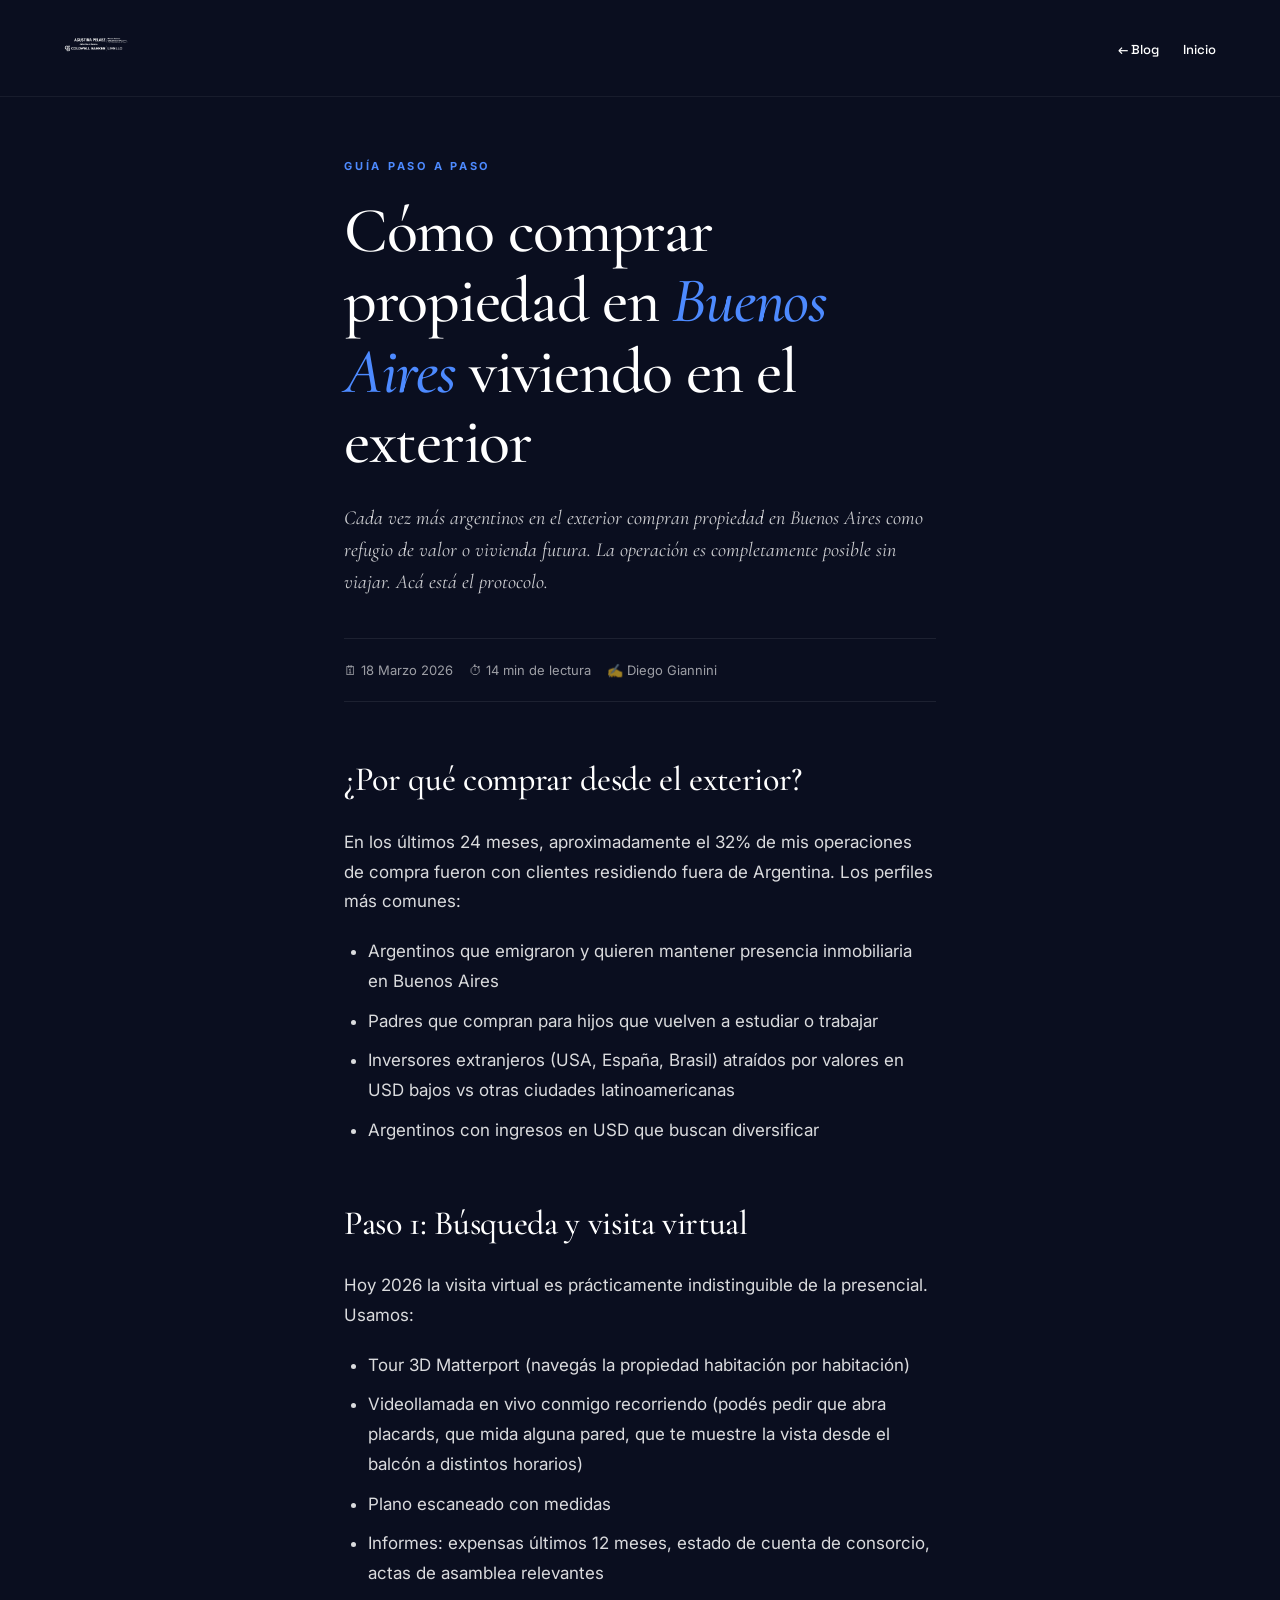
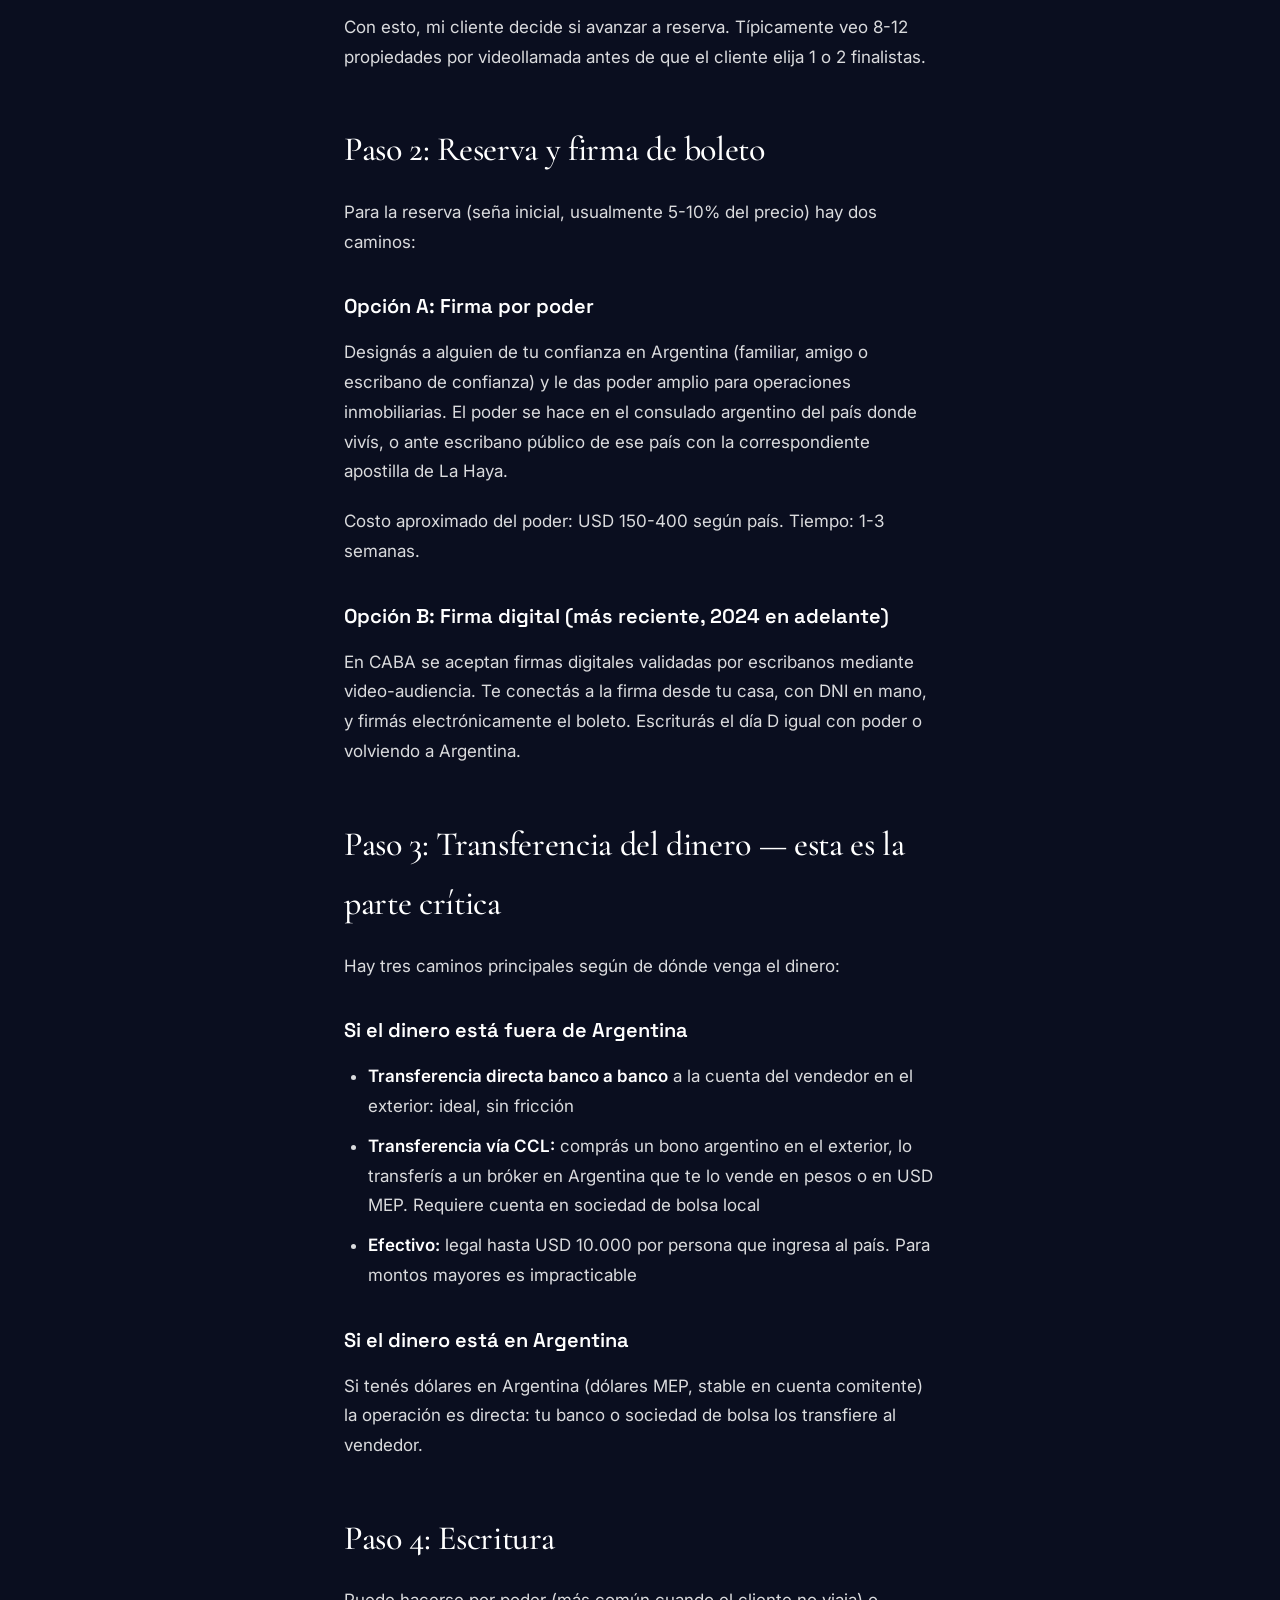
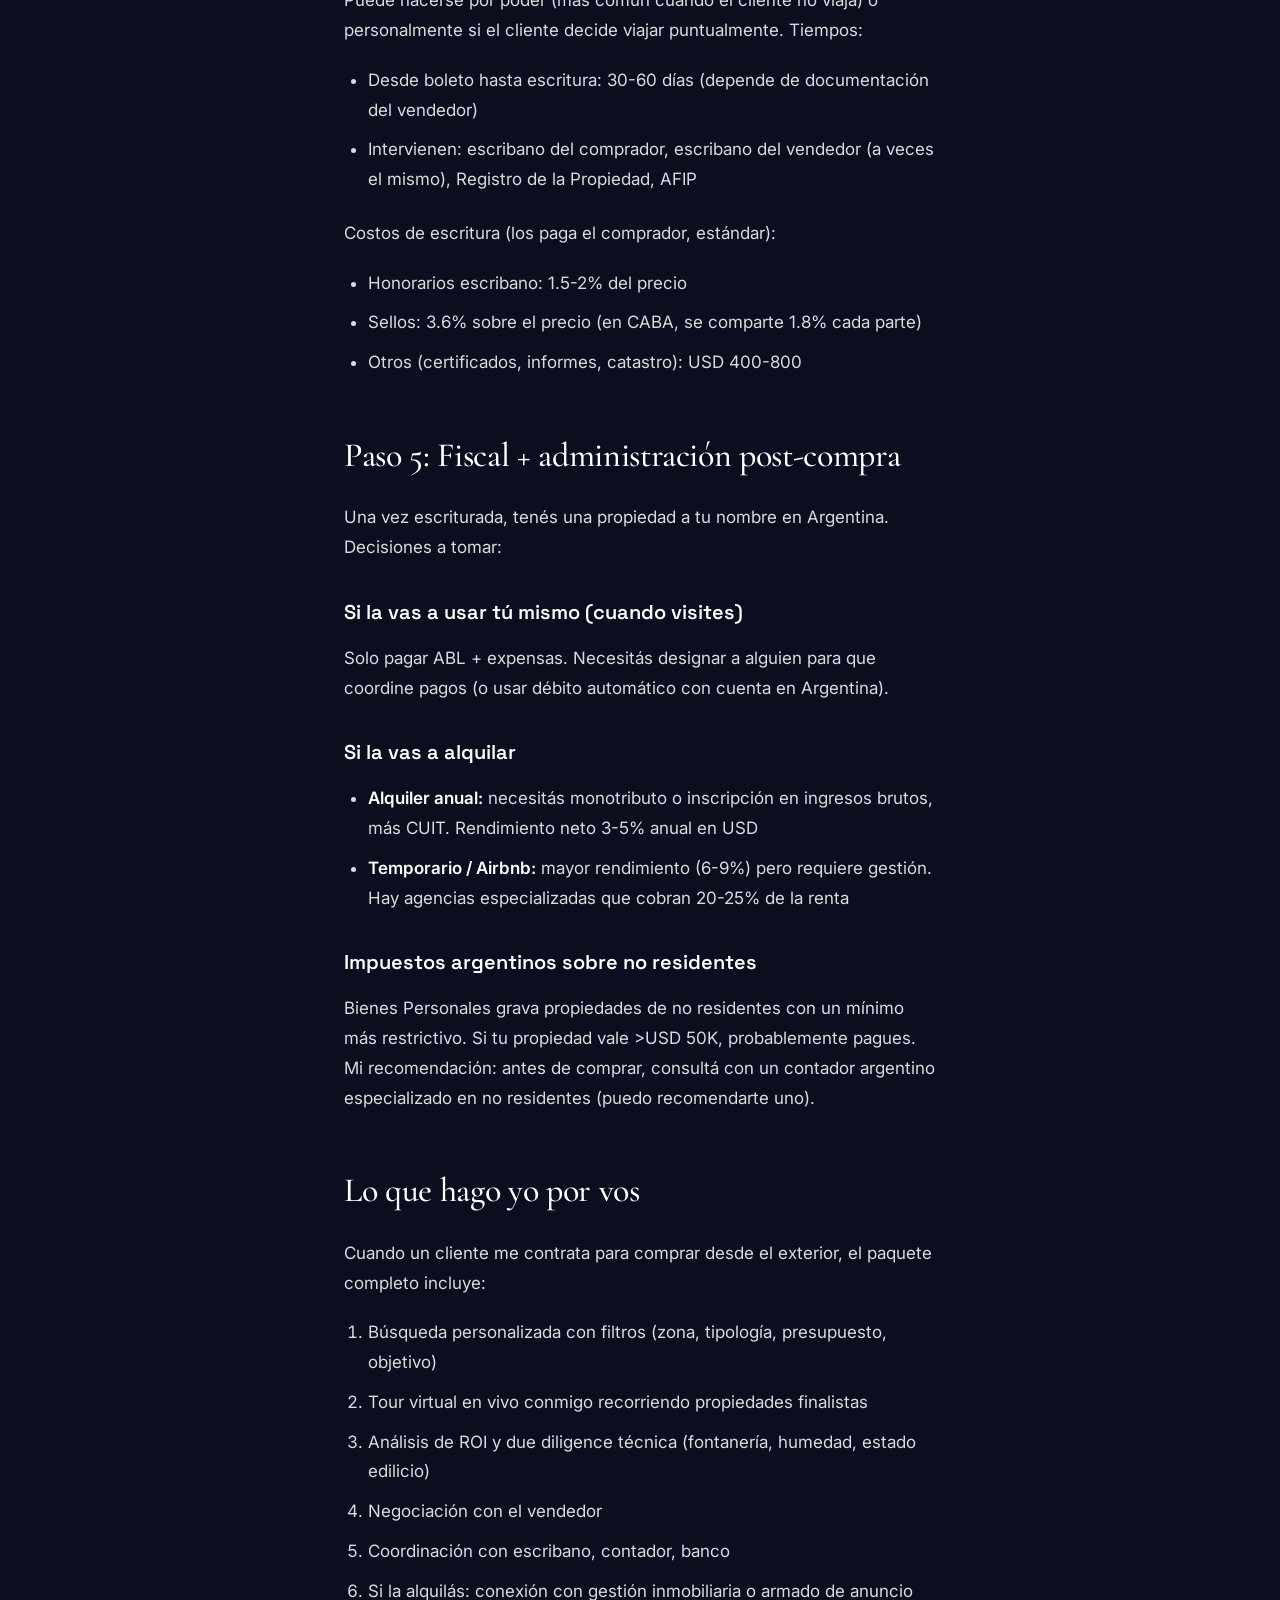
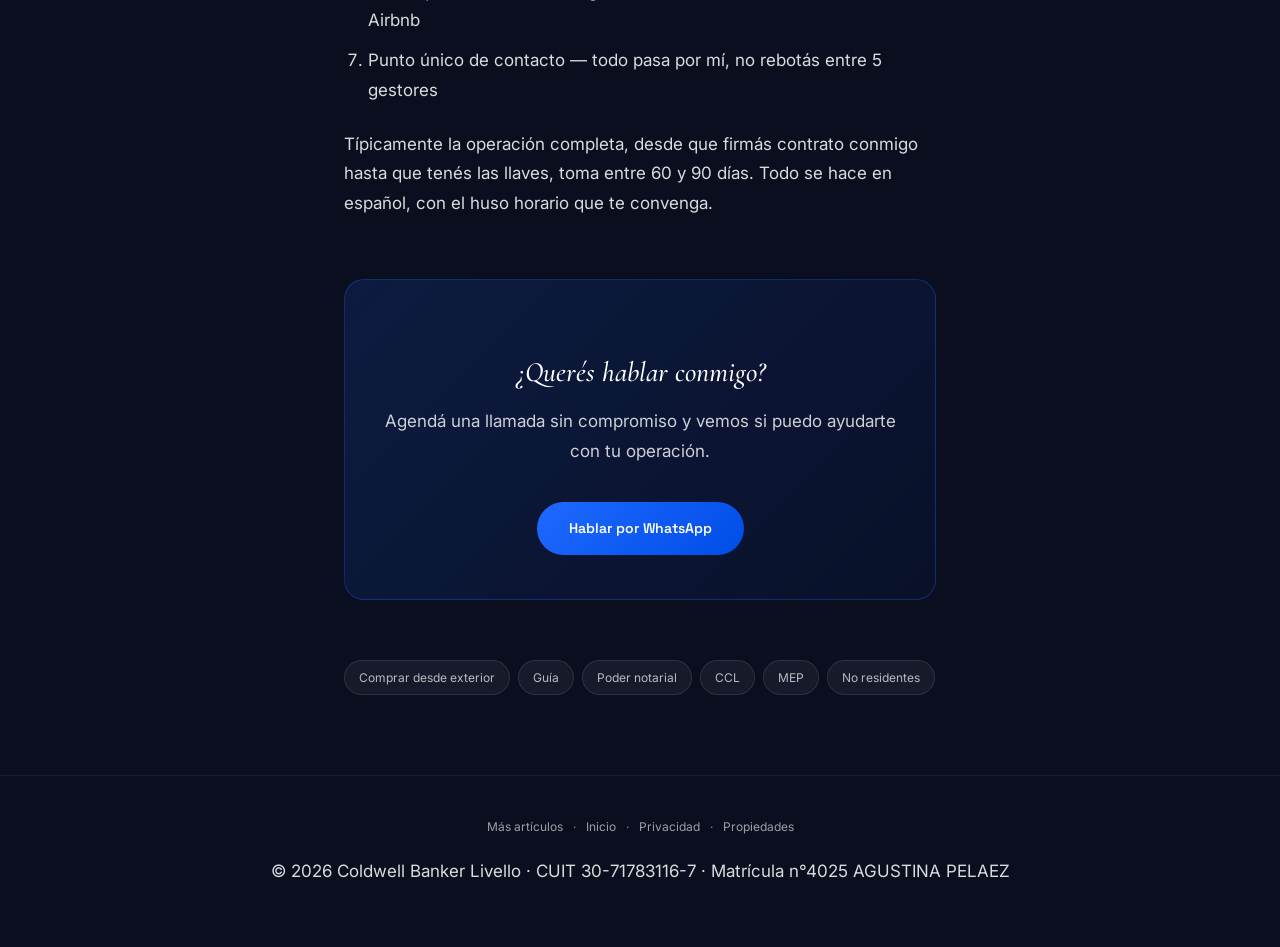
==== commit c437a87f: "feat(tracking): Meta Pixel + captura fbclid/UTM + evento Lead v1.0 - Pixel 1609863687137753 (cuenta " ====
--- a/blog-comprar-desde-exterior.html
+++ b/blog-comprar-desde-exterior.html
@@ -38,6 +38,13 @@
 footer{padding:40px 5%;text-align:center;font-size:12px;color:rgba(255,255,255,0.5);border-top:1px solid rgba(255,255,255,0.06);}
 footer a{color:rgba(255,255,255,0.6);text-decoration:none;margin:0 10px;}</style>
     <link rel="stylesheet" href="_premium.css">
+    <!-- Meta Pixel -->
+    <script>
+      !function(f,b,e,v,n,t,s){if(f.fbq)return;n=f.fbq=function(){n.callMethod?n.callMethod.apply(n,arguments):n.queue.push(arguments)};if(!f._fbq)f._fbq=n;n.push=n;n.loaded=!0;n.version='2.0';n.queue=[];t=b.createElement(e);t.async=!0;t.src=v;s=b.getElementsByTagName(e)[0];s.parentNode.insertBefore(t,s)}(window,document,'script','https://connect.facebook.net/en_US/fbevents.js');
+      fbq('init', '1609863687137753');
+      fbq('track', 'PageView');
+    </script>
+    <noscript><img height="1" width="1" style="display:none" src="https://www.facebook.com/tr?id=1609863687137753&ev=PageView&noscript=1"/></noscript>
 </head>
 <body>
 <nav><a href="index.html" class="logo"><img src="logo-cb.png" alt="Coldwell Banker"></a><div><a href="blog.html" style="margin-right:24px;">← Blog</a><a href="index.html">Inicio</a></div></nav>
--- a/_premium.css
+++ b/_premium.css
@@ -1402,3 +1402,266 @@
     transform: translateY(-4px) !important;
   }
 }
+
+/* ════════════════════════════════════════════
+   SHARED: About Diego + Footer + WhatsApp
+   (Usado en propietarios.html y compradores.html)
+   ════════════════════════════════════════════ */
+
+/* About section */
+.about-section {
+  display: flex;
+  align-items: center;
+  justify-content: center;
+  gap: 56px;
+  padding: 40px 60px;
+  background: #0A0E1F;
+  position: relative;
+  overflow: hidden;
+}
+
+.about-section::before {
+  content: '';
+  position: absolute;
+  top: 50%; left: 50%;
+  transform: translate(-50%, -50%);
+  width: 700px; height: 700px;
+  background: radial-gradient(circle, rgba(31,105,255,0.09) 0%, transparent 65%);
+  pointer-events: none;
+}
+
+.about-photo-card {
+  flex-shrink: 0;
+  width: 280px;
+  background: #edf0f6;
+  border-radius: 24px;
+  overflow: hidden;
+  box-shadow: 0 0 0 2px #1F69FF, 0 28px 70px rgba(31,105,255,0.28), 0 0 100px rgba(31,105,255,0.08);
+  position: relative;
+  z-index: 1;
+}
+
+.about-photo-card img {
+  width: 100%; height: 360px;
+  object-fit: cover; object-position: center top;
+  display: block;
+}
+
+.about-photo-footer {
+  background: #0A0E1F;
+  border-top: 1px solid rgba(31,105,255,0.3);
+  padding: 16px 20px;
+  text-align: center;
+}
+
+.about-photo-footer .pfname {
+  font-family: 'Cormorant Garamond', serif;
+  font-size: 20px; font-weight: 600;
+  color: #fff; display: block; line-height: 1.2;
+}
+
+.about-photo-footer .pftitle {
+  font-family: 'Space Grotesk', sans-serif;
+  font-size: 9px; font-weight: 700;
+  letter-spacing: 0.2em; text-transform: uppercase;
+  color: #1F69FF; margin-top: 4px; display: block;
+}
+
+.about-content {
+  max-width: 520px;
+  position: relative; z-index: 1;
+}
+
+.about-eyebrow {
+  font-family: 'Space Grotesk', sans-serif;
+  font-size: 10px; font-weight: 700;
+  letter-spacing: 0.2em; text-transform: uppercase;
+  color: #1F69FF; margin-bottom: 14px;
+}
+
+.about-content h2 {
+  font-family: 'Cormorant Garamond', serif;
+  font-size: clamp(40px, 5vw, 64px);
+  font-weight: 600; color: #fff;
+  letter-spacing: -0.02em; line-height: 1.0; margin-bottom: 0;
+}
+
+.about-content h2 em { font-style: italic; color: #4D8AFF; }
+
+.about-divider {
+  width: 48px; height: 2px;
+  background: linear-gradient(90deg, #1F69FF, transparent);
+  margin: 20px 0; border-radius: 2px;
+}
+
+.about-content p {
+  font-size: 15px; color: rgba(255,255,255,0.7);
+  line-height: 1.8; margin-bottom: 12px;
+}
+
+.about-stats {
+  display: flex; gap: 0;
+  margin: 24px 0 28px;
+  border: 1px solid rgba(31,105,255,0.2);
+  border-radius: 12px; overflow: hidden;
+}
+
+.about-stat {
+  flex: 1; text-align: center;
+  padding: 14px 10px;
+  border-right: 1px solid rgba(31,105,255,0.15);
+  background: rgba(31,105,255,0.05);
+}
+
+.about-stat:last-child { border-right: none; }
+
+.about-stat-num {
+  font-family: 'Space Grotesk', sans-serif;
+  font-size: clamp(18px, 2.2vw, 26px);
+  font-weight: 700; color: #1F69FF;
+  display: block; line-height: 1;
+}
+
+.about-stat-label {
+  font-size: 9px; color: #7A8BAD;
+  text-transform: uppercase; letter-spacing: 0.1em;
+  margin-top: 4px; display: block;
+}
+
+.about-cta {
+  display: inline-flex; align-items: center;
+  gap: 10px; padding: 15px 28px;
+  background: #25D366; color: #fff;
+  border-radius: 100px;
+  font-family: 'Space Grotesk', sans-serif;
+  font-size: 14px; font-weight: 600;
+  text-decoration: none;
+  transition: transform 0.2s, box-shadow 0.2s;
+  box-shadow: 0 8px 24px rgba(37,211,102,0.3);
+}
+
+.about-cta-ig {
+  background: linear-gradient(135deg, #833ab4, #fd1d1d, #fcb045);
+  box-shadow: 0 8px 24px rgba(131,58,180,0.3);
+}
+
+/* Footer compartido */
+.footer-main {
+  display: grid;
+  grid-template-columns: 1.4fr 1fr 1fr 0.8fr;
+  gap: 40px;
+  padding: 40px 60px 32px;
+  max-width: 1280px;
+  margin: 0 auto;
+}
+
+.footer-brand-col {}
+
+.footer-brand-name {
+  font-family: 'Cormorant Garamond', serif;
+  font-size: 22px; font-weight: 600;
+  color: #fff; letter-spacing: -0.01em; margin-bottom: 4px;
+}
+
+.footer-brand-sub {
+  font-family: 'Space Grotesk', sans-serif;
+  font-size: 10px; font-weight: 600;
+  letter-spacing: 0.15em; text-transform: uppercase;
+  color: #1F69FF; margin-bottom: 16px;
+}
+
+.footer-brand-col p,
+.footer-brand-col a {
+  font-size: 13px; color: rgba(255,255,255,0.5);
+  text-decoration: none; display: block;
+  margin-bottom: 6px; transition: color 0.2s; line-height: 1.5;
+}
+
+.footer-brand-col a:hover { color: #1F69FF; }
+
+.footer-col-title {
+  font-family: 'Space Grotesk', sans-serif;
+  font-size: 10px; font-weight: 700;
+  letter-spacing: 0.15em; text-transform: uppercase;
+  color: #7A8BAD; margin-bottom: 14px;
+}
+
+.footer-col a {
+  font-size: 13px; color: rgba(255,255,255,0.65);
+  text-decoration: none; display: block;
+  margin-bottom: 8px; transition: color 0.2s;
+}
+
+.footer-col a:hover { color: #1F69FF; }
+
+.footer-bottom {
+  border-top: 1px solid rgba(255,255,255,0.06);
+  padding: 16px 60px;
+  display: flex; align-items: center;
+  justify-content: space-between;
+  gap: 20px;
+  max-width: 1280px; margin: 0 auto;
+}
+
+.footer-bottom-legal {
+  font-size: 10px; color: rgba(255,255,255,0.3);
+  line-height: 1.6; max-width: 820px;
+}
+
+.footer-bottom-links {
+  display: flex; gap: 20px; flex-shrink: 0;
+}
+
+.footer-bottom-links a {
+  font-family: 'Space Grotesk', sans-serif;
+  font-size: 11px; color: rgba(255,255,255,0.4);
+  text-decoration: none; white-space: nowrap;
+  transition: color 0.2s;
+}
+
+.footer-bottom-links a:hover { color: #1F69FF; }
+
+/* WhatsApp floating button */
+.whatsapp-button {
+  position: fixed; bottom: 24px; right: 24px;
+  width: 60px; height: 60px;
+  border-radius: 50%; background: #25D366;
+  border: none; cursor: pointer;
+  display: flex; align-items: center; justify-content: center;
+  z-index: 99;
+  transition: transform 0.2s ease, box-shadow 0.3s ease;
+  box-shadow: 0 4px 16px rgba(0,0,0,0.25);
+}
+
+.whatsapp-button::before {
+  content: '';
+  position: absolute; inset: 0;
+  border-radius: 50%; background: #25D366;
+  opacity: 0.6;
+  animation: waPulse 2.4s ease-out infinite;
+  z-index: -1;
+}
+
+@keyframes waPulse {
+  0% { transform: scale(1); opacity: 0.5; }
+  100% { transform: scale(1.6); opacity: 0; }
+}
+
+.whatsapp-button:hover {
+  transform: scale(1.08);
+  box-shadow: 0 6px 24px rgba(0,0,0,0.35);
+  background: #20BC5C;
+}
+
+.whatsapp-button svg { width: 34px; height: 34px; color: #fff; }
+
+@media (max-width: 768px) {
+  .about-section { flex-direction: column; padding: 40px 20px; gap: 24px; }
+  .about-photo-card { width: 200px; }
+  .about-photo-card img { height: 260px; }
+  .about-content { max-width: 100%; }
+  .footer-main { grid-template-columns: 1fr 1fr; gap: 20px; padding: 32px 20px 24px; }
+  .footer-bottom { flex-direction: column; padding: 14px 20px; gap: 10px; }
+  .whatsapp-button { width: 48px; height: 48px; bottom: 16px; right: 16px; }
+  .whatsapp-button svg { width: 22px; height: 22px; }
+}
